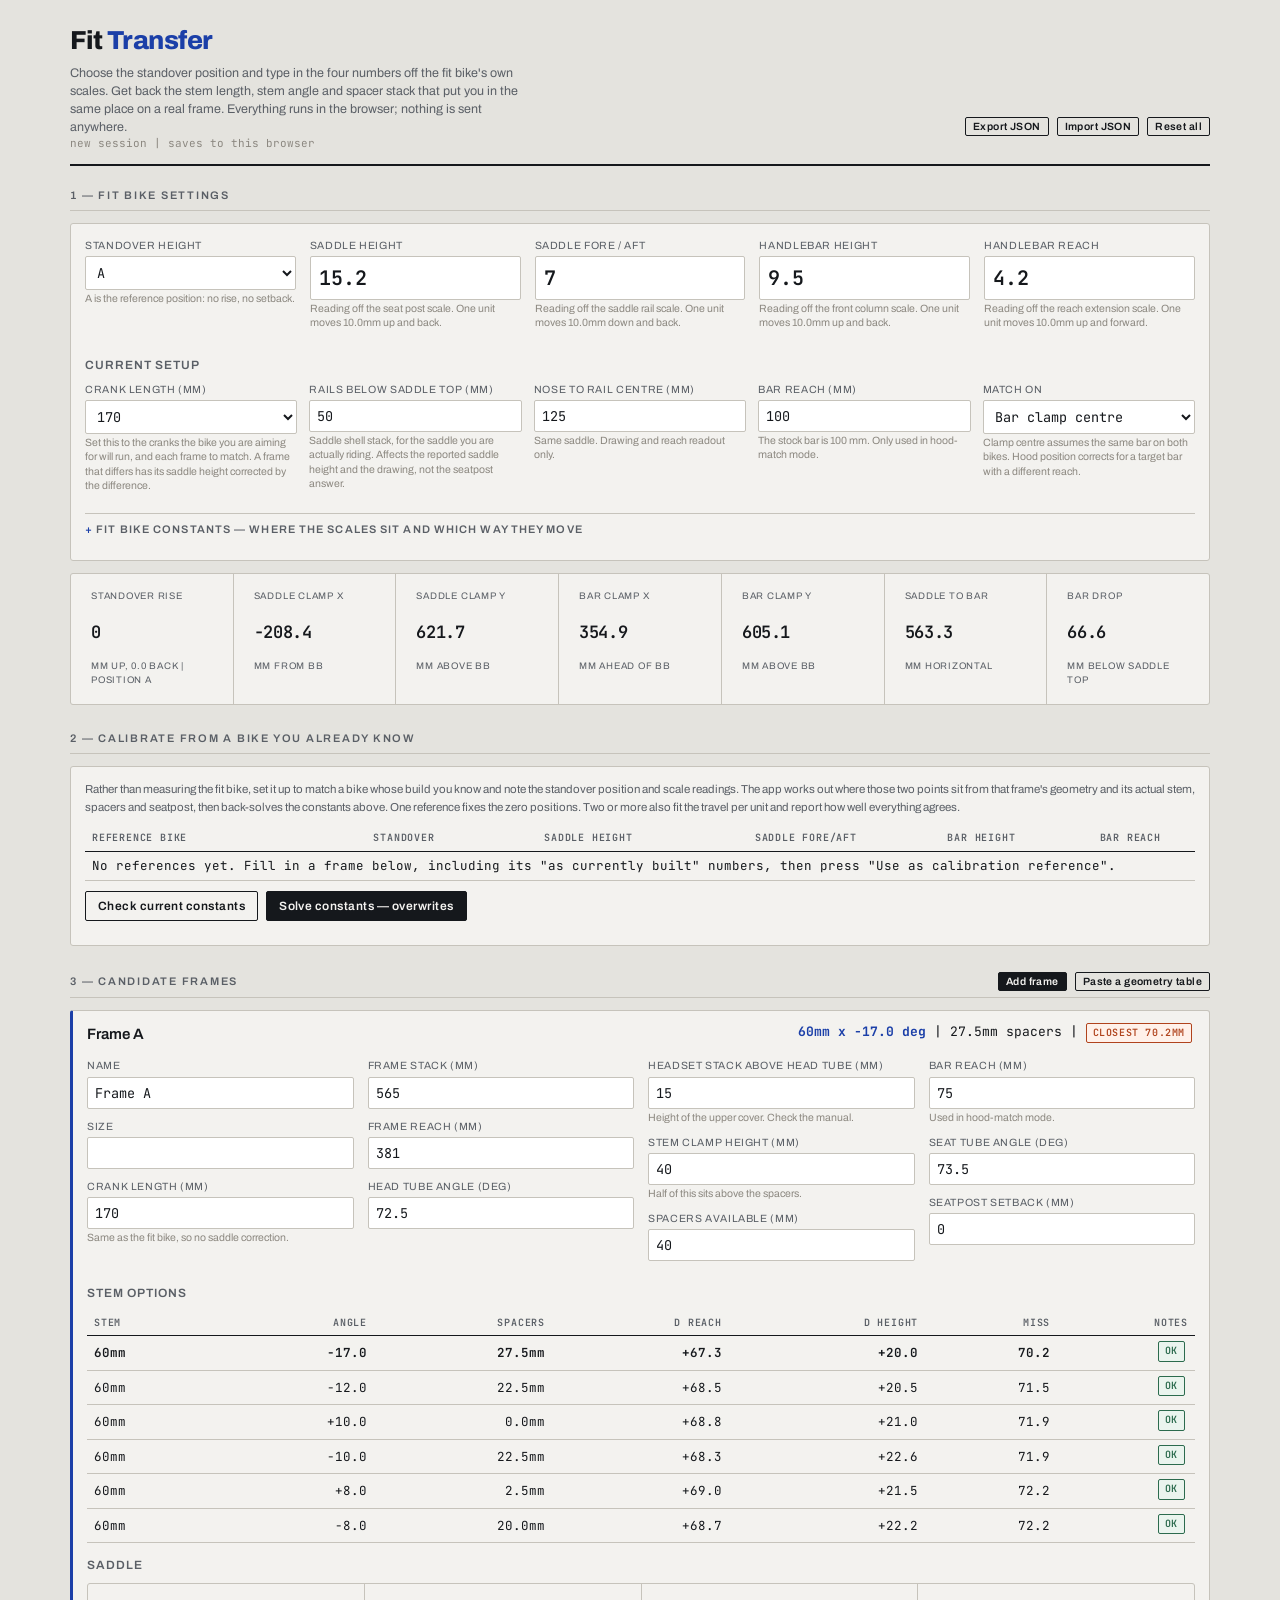
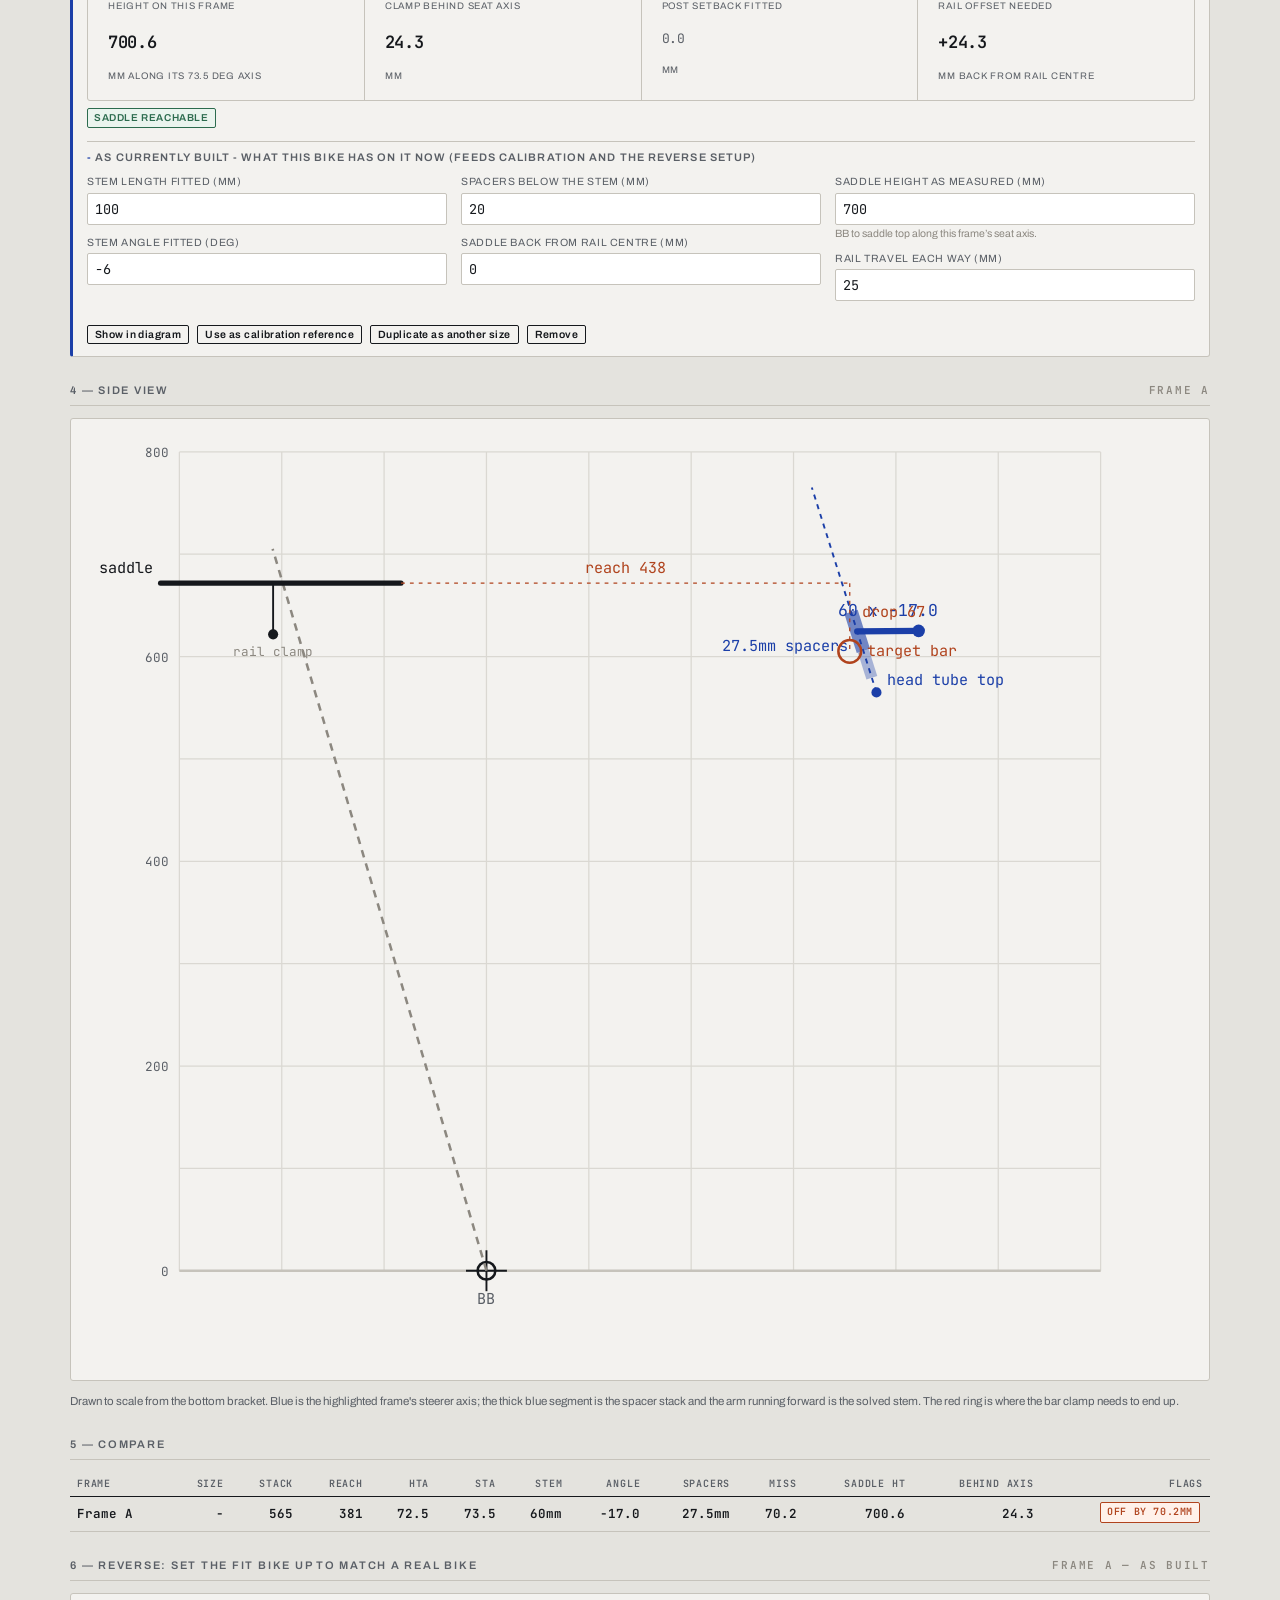
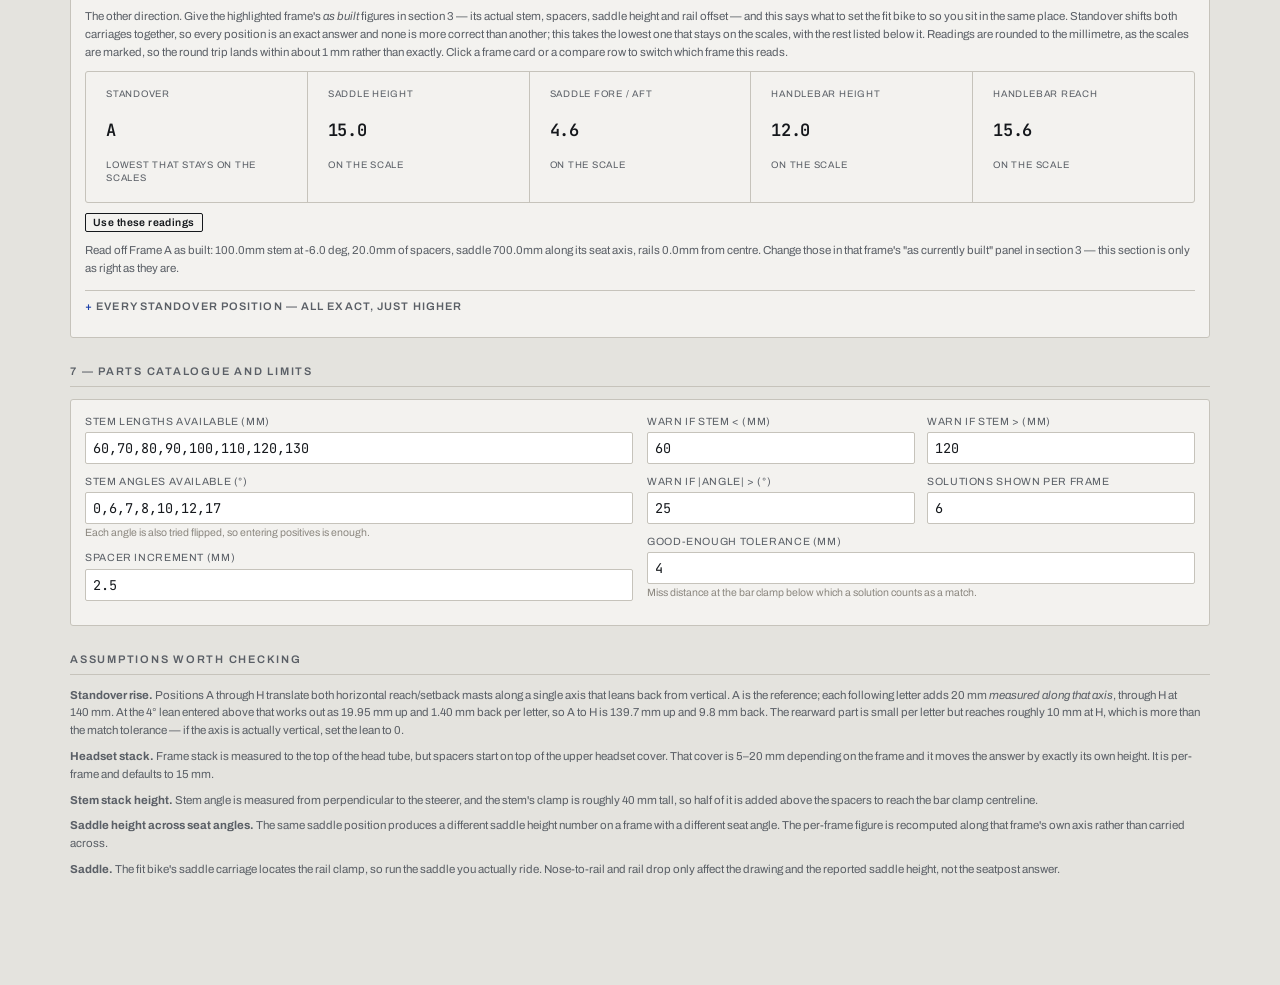
==== index.html @ 750e8634 "allow back transfer and don't show negative spacer options" ====
<!DOCTYPE html>
<html lang="en">
<head>
<meta charset="utf-8">
<meta name="viewport" content="width=device-width, initial-scale=1">
<title>Kickr Shift Fit Transfer — fit bike to frame</title>
<link rel="preconnect" href="https://fonts.googleapis.com">
<link rel="preconnect" href="https://fonts.gstatic.com" crossorigin>
<link href="https://fonts.googleapis.com/css2?family=Archivo:wght@500;600;800&family=JetBrains+Mono:wght@400;600&display=swap" rel="stylesheet">
<link rel="stylesheet" href="styles.css">
</head>
<body>
<div class="wrap">

<header class="top">
  <div class="topbar">
    <div>
      <h1>Fit <span>Transfer</span></h1>
      <div class="sub">Choose the standover position and type in the four numbers off the fit bike's own scales. Get back the stem length, stem angle and spacer stack that put you in the same place on a real frame. Everything runs in the browser; nothing is sent anywhere.</div>
    </div>
    <div class="btnrow">
      <button class="ghost tiny" id="export-json">Export JSON</button>
      <button class="ghost tiny" id="import-json">Import JSON</button>
      <button class="ghost tiny" id="reset-all">Reset all</button>
      <input type="file" id="import-file" accept=".json" style="display:none">
    </div>
  </div>
  <div class="status" id="save-status"></div>
</header>

<section>
  <h2>1 &mdash; Fit bike settings</h2>
  <div class="panel">
    <div class="grid cols5 big">
      <div class="field"><label>Standover height</label>
        <select data-reading="standover">
          <option value="A">A</option><option value="B">B</option><option value="C">C</option><option value="D">D</option>
          <option value="E">E</option><option value="F">F</option><option value="G">G</option><option value="H">H</option>
        </select>
        <div class="hint" data-hint-for="standover"></div></div>
      <div class="field"><label data-label-for="saddleHeight">Saddle height</label>
        <input type="text" inputmode="decimal" data-reading="saddleHeight">
        <div class="hint" data-hint-for="saddleHeight"></div></div>
      <div class="field"><label data-label-for="saddleForeAft">Saddle fore / aft</label>
        <input type="text" inputmode="decimal" data-reading="saddleForeAft">
        <div class="hint" data-hint-for="saddleForeAft"></div></div>
      <div class="field"><label data-label-for="barHeight">Handlebar height</label>
        <input type="text" inputmode="decimal" data-reading="barHeight">
        <div class="hint" data-hint-for="barHeight"></div></div>
      <div class="field"><label data-label-for="barReach">Handlebar reach</label>
        <input type="text" inputmode="decimal" data-reading="barReach">
        <div class="hint" data-hint-for="barReach"></div></div>
    </div>

    <h3 style="margin-top:16px">Current setup</h3>
    <div class="grid cols5" style="gap:0 12px">
      <div class="field"><label>Crank length (mm)</label>
        <select data-fit-bike="crankLength">
          <option value="165">165</option><option value="167.5">167.5</option>
          <option value="170">170</option><option value="172.5">172.5</option>
          <option value="175">175</option>
        </select>
        <div class="hint">Set this to the cranks the bike you are aiming for will run, and each
          frame to match. A frame that differs has its saddle height corrected by the difference.</div></div>
      <div class="field"><label>Rails below saddle top (mm)</label>
        <input type="text" inputmode="decimal" data-fit-bike="railsBelowSaddleTop">
        <div class="hint">Saddle shell stack, for the saddle you are actually riding. Affects the
          reported saddle height and the drawing, not the seatpost answer.</div></div>
      <div class="field"><label>Nose to rail centre (mm)</label>
        <input type="text" inputmode="decimal" data-fit-bike="noseToRailCentre">
        <div class="hint">Same saddle. Drawing and reach readout only.</div></div>
      <div class="field"><label>Bar reach (mm)</label>
        <input type="text" inputmode="decimal" data-fit-bike="barReach">
        <div class="hint">The stock bar is 100&nbsp;mm. Only used in hood-match mode.</div></div>
      <div class="field"><label>Match on</label>
        <select data-fit-bike="matchMode">
          <option value="clamp">Bar clamp centre</option>
          <option value="hoods">Hood position</option>
        </select>
        <div class="hint">Clamp centre assumes the same bar on both bikes. Hood position corrects
          for a target bar with a different reach.</div></div>
    </div>

    <details id="constants-details">
      <summary>Fit bike constants &mdash; where the scales sit and which way they move</summary>
      <div class="note" style="margin:4px 0 12px">
        Each carriage is a zero mark plus two slides. Give where the zero mark sits relative to the
        bottom bracket with standover at A, then describe each slide. Standover B through H moves
        both horizontal reach/setback masts 20&nbsp;mm per letter along an axis that leans 4&deg; back,
        so each letter is mostly up but slightly rearward. The height slide takes a tube angle, read the way
        you would read a seat tube or head tube angle: 73 leans back, 90 is vertical. The fore/aft and
        reach slides are near level, so they take a tilt off horizontal: 0 is level, +3 rises 3&deg;,
        &minus;3 drops 3&deg;. Which way along a slide a bigger reading travels is carried by the sign
        of its mm-per-unit, so use a negative gain if the scale counts the other way. Every field
        prints back what it means in words &mdash; if that sentence disagrees with the bike in front
        of you, the number is wrong. The values below are measured off the bike; section 2 can
        re-solve them from a bike you already know.
      </div>
      <div class="grid cols2">
        <div><h3>Saddle carriage</h3><div class="grid cols2" style="gap:0 12px" id="saddle-carriage-fields"></div></div>
        <div><h3>Handlebar carriage</h3><div class="grid cols2" style="gap:0 12px" id="bar-carriage-fields"></div></div>
      </div>
      <h3 style="margin-top:14px">Standover mechanism</h3>
      <div class="grid cols4" style="gap:0 12px">
        <div class="field"><label>Standover step per letter (mm)</label>
          <input type="text" inputmode="decimal" data-fit-bike="standoverStepMm">
          <div class="hint">Measured along the rise axis, not vertically.</div></div>
        <div class="field"><label>Standover axis lean back (&deg;)</label>
          <input type="text" inputmode="decimal" data-fit-bike="standoverRiseBackDegrees">
          <div class="hint" data-hint-for="standoverRise"></div></div>
      </div>
    </details>
  </div>

  <div style="height:12px"></div>
  <div class="readout" id="target-readout"></div>
</section>

<section>
  <h2>2 &mdash; Calibrate from a bike you already know</h2>
  <div class="panel">
    <div class="note" style="margin-bottom:10px">
      Rather than measuring the fit bike, set it up to match a bike whose build you know and note the standover position and scale
      readings. The app works out where those two points sit from that frame's geometry and its actual stem,
      spacers and seatpost, then back-solves the constants above. One reference fixes the zero positions.
      Two or more also fit the travel per unit and report how well everything agrees.
    </div>
    <div class="scroll"><table id="reference-table"></table></div>
    <div class="btnrow" style="margin-top:10px">
      <button class="ghost" id="check-constants">Check current constants</button>
      <button id="solve-constants">Solve constants &mdash; overwrites</button>
      <span class="status" id="reference-note"></span>
    </div>
    <div id="calibration-result" style="margin-top:10px"></div>
  </div>
</section>

<section>
  <h2>3 &mdash; Candidate frames
    <span class="btnrow"><button class="tiny" id="add-frame">Add frame</button>
    <button class="ghost tiny" id="toggle-paste">Paste a geometry table</button></span></h2>
  <div id="paste-panel" class="panel" style="display:none;margin-bottom:14px">
    <h3>Paste geometry</h3>
    <div class="note" style="margin-bottom:8px">Copy the geometry table off the manufacturer's page and paste it here. Rows are matched by label; pick the column for your size. Check the parsed values before importing &mdash; table layouts vary.</div>
    <textarea id="paste-input" placeholder="Stack&#9;528&#9;545&#9;565&#9;585&#10;Reach&#9;372&#9;377&#9;381&#9;387&#10;Head tube angle&#9;71.5&#9;72&#9;72.5&#9;73&#10;Seat tube angle&#9;74.5&#9;74&#9;73.5&#9;73.5"></textarea>
    <div class="btnrow" style="margin-top:8px"><button class="tiny" id="parse-paste">Parse</button><button class="ghost tiny" id="close-paste">Close</button></div>
    <div id="parse-output" style="margin-top:10px"></div>
  </div>
  <div id="frame-list"></div>
</section>

<section>
  <h2>4 &mdash; Side view <span class="status" id="side-view-label"></span></h2>
  <svg id="side-view" viewBox="0 0 900 760" role="img" aria-label="Scale side view of the target position and the solved stem"></svg>
  <div class="note" style="margin-top:6px">Drawn to scale from the bottom bracket. Blue is the highlighted frame's steerer axis; the thick blue segment is the spacer stack and the arm running forward is the solved stem. The red ring is where the bar clamp needs to end up.</div>
</section>

<section>
  <h2>5 &mdash; Compare</h2>
  <div class="scroll"><table id="compare-table"></table></div>
</section>

<section>
  <h2>6 &mdash; Reverse: set the fit bike up to match a real bike <span class="status" id="reverse-label"></span></h2>
  <div class="panel">
    <div class="note" style="margin-bottom:10px">
      The other direction. Give the highlighted frame's <i>as built</i> figures in section 3 &mdash; its actual
      stem, spacers, saddle height and rail offset &mdash; and this says what to set the fit bike to so you sit
      in the same place. Standover shifts both carriages together, so every position is an exact answer and
      none is more correct than another; this takes the lowest one that stays on the scales, with the rest
      listed below it. Readings are rounded to the millimetre, as the scales are marked, so the round trip
      lands within about 1&nbsp;mm rather than exactly. Click a frame card or a compare row to switch which
      frame this reads.
    </div>
    <div id="reverse-panel"></div>
  </div>
</section>

<section>
  <h2>7 &mdash; Parts catalogue and limits</h2>
  <div class="panel grid cols2">
    <div>
      <div class="field"><label>Stem lengths available (mm)</label><input type="text" data-option="stemLengths"></div>
      <div class="field"><label>Stem angles available (&deg;)</label><input type="text" data-option="stemAngles">
        <div class="hint">Each angle is also tried flipped, so entering positives is enough.</div></div>
      <div class="field"><label>Spacer increment (mm)</label><input type="text" inputmode="decimal" data-option="spacerStep"></div>
    </div>
    <div>
      <div class="grid cols2" style="gap:0 12px">
        <div class="field"><label>Warn if stem &lt; (mm)</label><input type="text" inputmode="decimal" data-option="minStemLength"></div>
        <div class="field"><label>Warn if stem &gt; (mm)</label><input type="text" inputmode="decimal" data-option="maxStemLength"></div>
        <div class="field"><label>Warn if |angle| &gt; (&deg;)</label><input type="text" inputmode="decimal" data-option="maxStemAngle"></div>
        <div class="field"><label>Solutions shown per frame</label><input type="text" inputmode="decimal" data-option="solutionsPerFrame"></div>
      </div>
      <div class="field"><label>Good-enough tolerance (mm)</label><input type="text" inputmode="decimal" data-option="toleranceMm">
        <div class="hint">Miss distance at the bar clamp below which a solution counts as a match.</div></div>
    </div>
  </div>
</section>

<section>
  <h2>Assumptions worth checking</h2>
  <div class="note">
    <p><b>Standover rise.</b> Positions A through H translate both horizontal reach/setback masts along a single axis that leans back from vertical. A is the reference; each following letter adds 20&nbsp;mm <i>measured along that axis</i>, through H at 140&nbsp;mm. At the 4&deg; lean entered above that works out as 19.95&nbsp;mm up and 1.40&nbsp;mm back per letter, so A to H is 139.7&nbsp;mm up and 9.8&nbsp;mm back. The rearward part is small per letter but reaches roughly 10&nbsp;mm at H, which is more than the match tolerance &mdash; if the axis is actually vertical, set the lean to 0.</p>
    <p><b>Headset stack.</b> Frame stack is measured to the top of the head tube, but spacers start on top of the upper headset cover. That cover is 5&ndash;20&nbsp;mm depending on the frame and it moves the answer by exactly its own height. It is per-frame and defaults to 15&nbsp;mm.</p>
    <p><b>Stem stack height.</b> Stem angle is measured from perpendicular to the steerer, and the stem's clamp is roughly 40&nbsp;mm tall, so half of it is added above the spacers to reach the bar clamp centreline.</p>
    <p><b>Saddle height across seat angles.</b> The same saddle position produces a different saddle height number on a frame with a different seat angle. The per-frame figure is recomputed along that frame's own axis rather than carried across.</p>
    <p><b>Saddle.</b> The fit bike's saddle carriage locates the rail clamp, so run the saddle you actually ride. Nose-to-rail and rail drop only affect the drawing and the reported saddle height, not the seatpost answer.</p>
  </div>
</section>

</div>

<script type="module" src="js/main.js"></script>
</body>
</html>
---- styles.css ----
/* ---------- palette ---------- */
:root{
  --paper:#E4E3DE; --panel:#F3F2EF; --sunk:#DAD8D2;
  --ink:#15181C; --ink2:#5A5F66; --rule:#C6C3BB;
  --axis:#1B3FA8; --ok:#2C6B4E; --warn:#B0431D; --dim:#8C8880;
  --r:3px;
}

/* ---------- page frame ---------- */
*{box-sizing:border-box}
html,body{margin:0;padding:0}
body{background:var(--paper);color:var(--ink);
  font-family:'Archivo',system-ui,-apple-system,sans-serif;font-size:14px;line-height:1.45;padding:0 0 80px}
.wrap{max-width:1180px;margin:0 auto;padding:0 20px}
code,.mono,input,select,table{font-family:'JetBrains Mono',ui-monospace,SFMono-Regular,Menlo,monospace}

header.top{border-bottom:2px solid var(--ink);margin-bottom:22px;padding:22px 0 12px}
h1{font-size:26px;font-weight:800;letter-spacing:-.02em;margin:0}
h1 span{color:var(--axis)}
.sub{color:var(--ink2);font-size:12.5px;margin-top:4px;max-width:66ch}
.topbar{display:flex;gap:8px;align-items:flex-end;justify-content:space-between;flex-wrap:wrap}

section{margin-bottom:26px}
h2{font-size:11px;letter-spacing:.16em;text-transform:uppercase;font-weight:600;color:var(--ink2);
   border-bottom:1px solid var(--rule);padding-bottom:6px;margin:0 0 12px;display:flex;justify-content:space-between;align-items:center;gap:10px}
h3{font-size:12px;letter-spacing:.08em;text-transform:uppercase;margin:0 0 8px;color:var(--ink2);font-weight:600}

/* ---------- layout blocks ---------- */
.panel{background:var(--panel);border:1px solid var(--rule);border-radius:var(--r);padding:14px}
.grid{display:grid;gap:14px}
.cols2{grid-template-columns:1fr 1fr}
.cols3{grid-template-columns:repeat(3,1fr)}
.cols4{grid-template-columns:repeat(4,1fr)}
.cols5{grid-template-columns:repeat(5,1fr)}
@media(max-width:900px){.cols3,.cols4,.cols5{grid-template-columns:1fr 1fr}}
@media(max-width:600px){.cols2,.cols3,.cols4,.cols5{grid-template-columns:1fr}}

/* ---------- form controls ---------- */
label{display:block;font-size:10.5px;letter-spacing:.06em;text-transform:uppercase;color:var(--ink2);margin-bottom:3px}
input[type=text],input[type=number],select,textarea{
  width:100%;background:#fff;border:1px solid var(--rule);border-radius:2px;padding:6px 7px;font-size:13.5px;color:var(--ink)}
input:focus,select:focus,textarea:focus{outline:2px solid var(--axis);outline-offset:-1px;border-color:var(--axis)}
textarea{min-height:110px;line-height:1.4;font-size:12px}
.field{margin-bottom:10px}
.field .hint{font-size:10.5px;color:var(--dim);margin-top:2px;text-transform:none;letter-spacing:0;line-height:1.35}
.big input{font-size:20px;font-weight:600;padding:8px}

button{font-family:'Archivo',sans-serif;font-size:12px;font-weight:600;letter-spacing:.04em;
  background:var(--ink);color:var(--panel);border:1px solid var(--ink);border-radius:2px;padding:7px 12px;cursor:pointer}
button:hover{background:var(--axis);border-color:var(--axis)}
button.ghost{background:transparent;color:var(--ink)}
button.ghost:hover{background:var(--ink);color:var(--panel)}
button.tiny{padding:3px 7px;font-size:10.5px}
button:focus-visible{outline:2px solid var(--axis);outline-offset:2px}
.btnrow{display:flex;gap:8px;flex-wrap:wrap;align-items:center}

/* ---------- tables ---------- */
table{width:100%;border-collapse:collapse;font-size:12.5px}
th{text-align:right;font-weight:600;font-size:10px;letter-spacing:.08em;text-transform:uppercase;
   color:var(--ink2);border-bottom:1px solid var(--ink);padding:5px 7px;white-space:nowrap}
th:first-child,td:first-child{text-align:left}
td{text-align:right;padding:5px 7px;border-bottom:1px solid var(--rule);white-space:nowrap}
td input{text-align:right;padding:3px 5px;font-size:12px;min-width:70px}
tbody tr:hover{background:var(--sunk)}
tr.best td{font-weight:600}
.scroll{overflow-x:auto}

/* ---------- status chips ---------- */
.chip{display:inline-block;font-size:10px;letter-spacing:.06em;text-transform:uppercase;font-weight:600;
  padding:2px 6px;border-radius:2px;border:1px solid;margin:0 3px 3px 0}
.chip.w{color:var(--warn);border-color:var(--warn);background:#fff1ea}
.chip.g{color:var(--ok);border-color:var(--ok);background:#eaf4ee}

/* ---------- candidate frame cards ---------- */
.bike{border:1px solid var(--rule);border-left:3px solid var(--rule);background:var(--panel);border-radius:var(--r);
  padding:12px 14px;margin-bottom:12px}
.bike.active{border-left-color:var(--axis)}
.bike .head{display:flex;gap:10px;align-items:center;justify-content:space-between;cursor:pointer;flex-wrap:wrap}
.bike .name{font-weight:600;font-size:15px}
.bike .name small{font-weight:500;color:var(--ink2);font-size:12px;margin-left:6px}
.verdict{font-family:'JetBrains Mono',monospace;font-size:13px}
.verdict b{color:var(--axis)}

/* ---------- number readouts ---------- */
.readout{display:grid;grid-template-columns:repeat(auto-fit,minmax(118px,1fr));gap:1px;background:var(--rule);
  border:1px solid var(--rule);border-radius:var(--r);overflow:hidden}
.readout div{background:var(--panel);padding:8px 10px}
.readout .k{font-size:9.5px;letter-spacing:.08em;text-transform:uppercase;color:var(--ink2)}
.readout .v{font-family:'JetBrains Mono',monospace;font-size:17px;font-weight:600;letter-spacing:-.02em}
.readout .v.s{font-size:13px;font-weight:400;color:var(--ink2)}

/* ---------- disclosure sections ---------- */
details{border-top:1px solid var(--rule);margin-top:10px}
details summary{cursor:pointer;font-size:11px;letter-spacing:.1em;text-transform:uppercase;color:var(--ink2);
  font-weight:600;padding:8px 0;list-style:none}
details summary::-webkit-details-marker{display:none}
details summary:before{content:"+ ";color:var(--axis)}
details[open] summary:before{content:"- ";color:var(--axis)}

/* ---------- side view and prose ---------- */
#side-view{width:100%;height:auto;background:var(--panel);border:1px solid var(--rule);border-radius:var(--r)}
.note{font-size:11.5px;color:var(--ink2);line-height:1.55}
.note p{margin:0 0 8px}
.warnbox{border-left:3px solid var(--warn);background:#fff3ec;padding:9px 12px;font-size:12px;border-radius:0 2px 2px 0}
.okbox{border-left:3px solid var(--ok);background:#edf5f0;padding:9px 12px;font-size:12px;border-radius:0 2px 2px 0}
.status{font-size:11px;color:var(--dim);font-family:'JetBrains Mono',monospace}
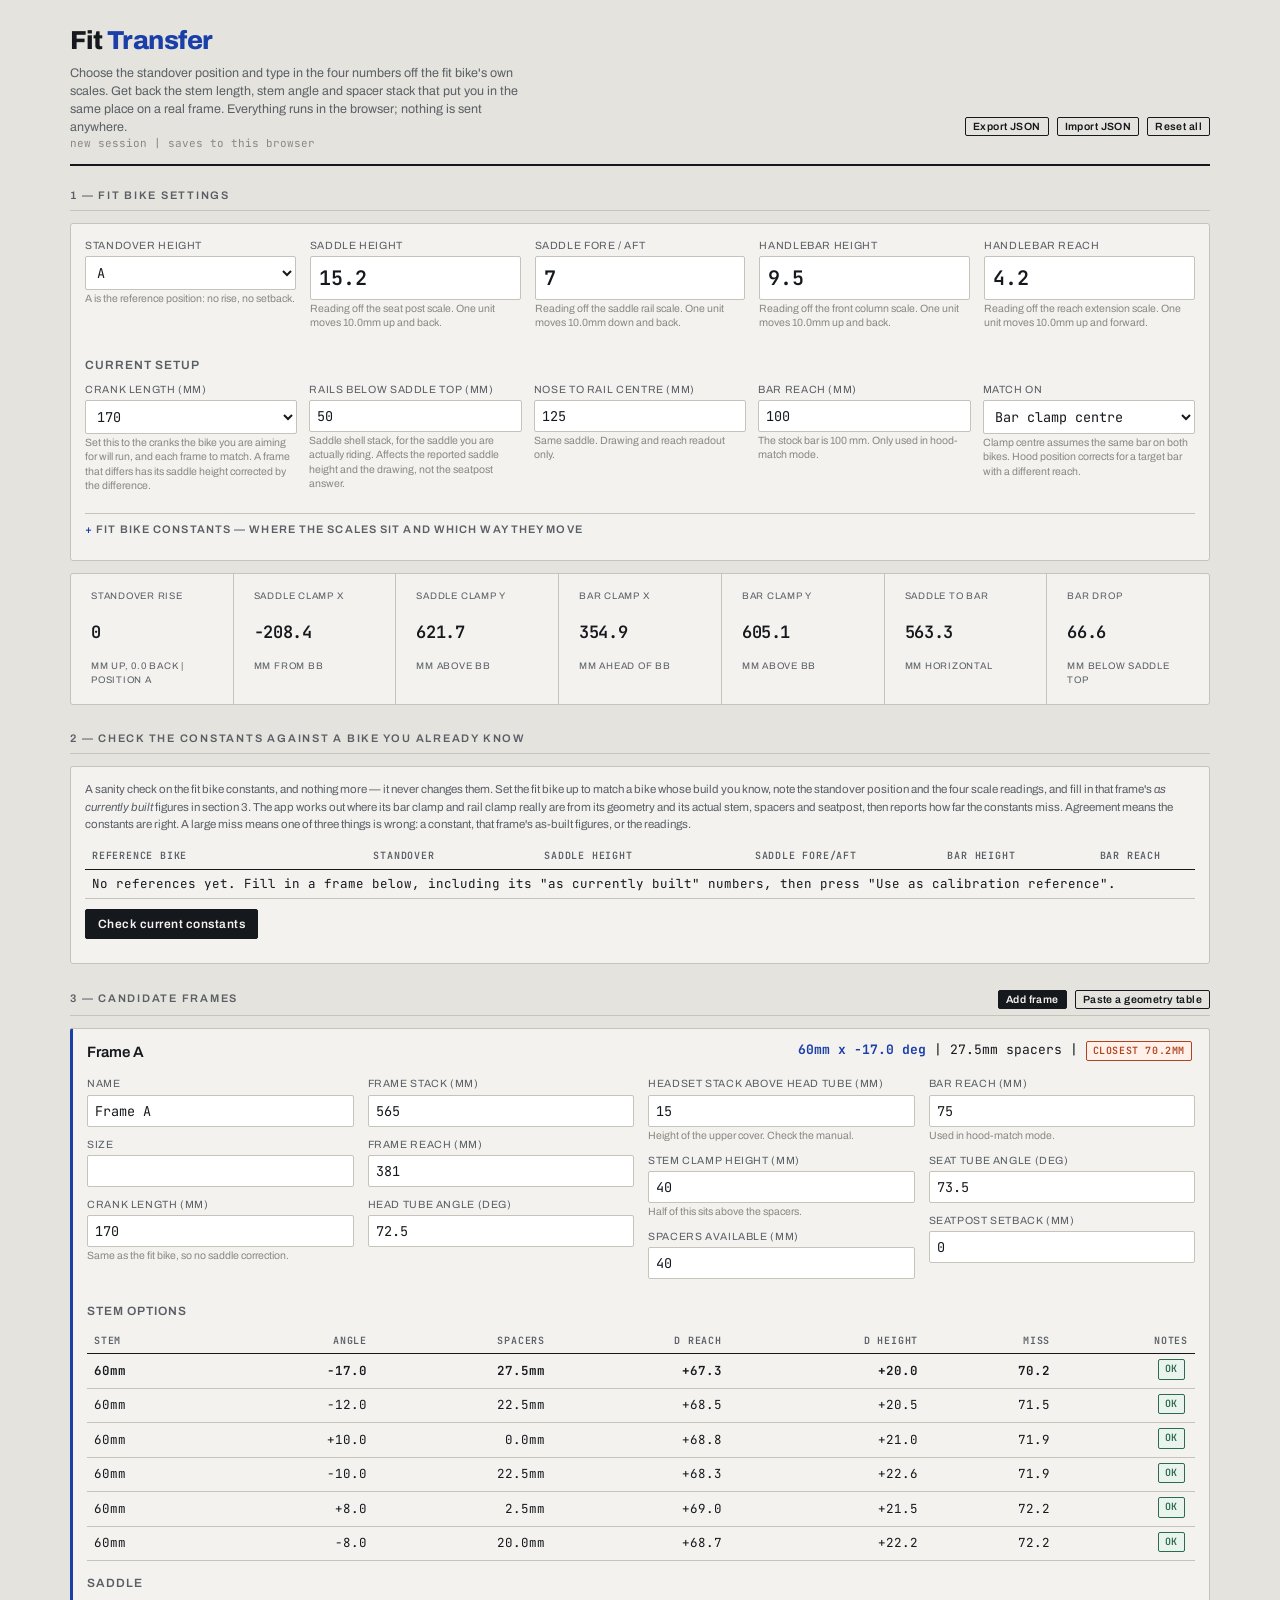
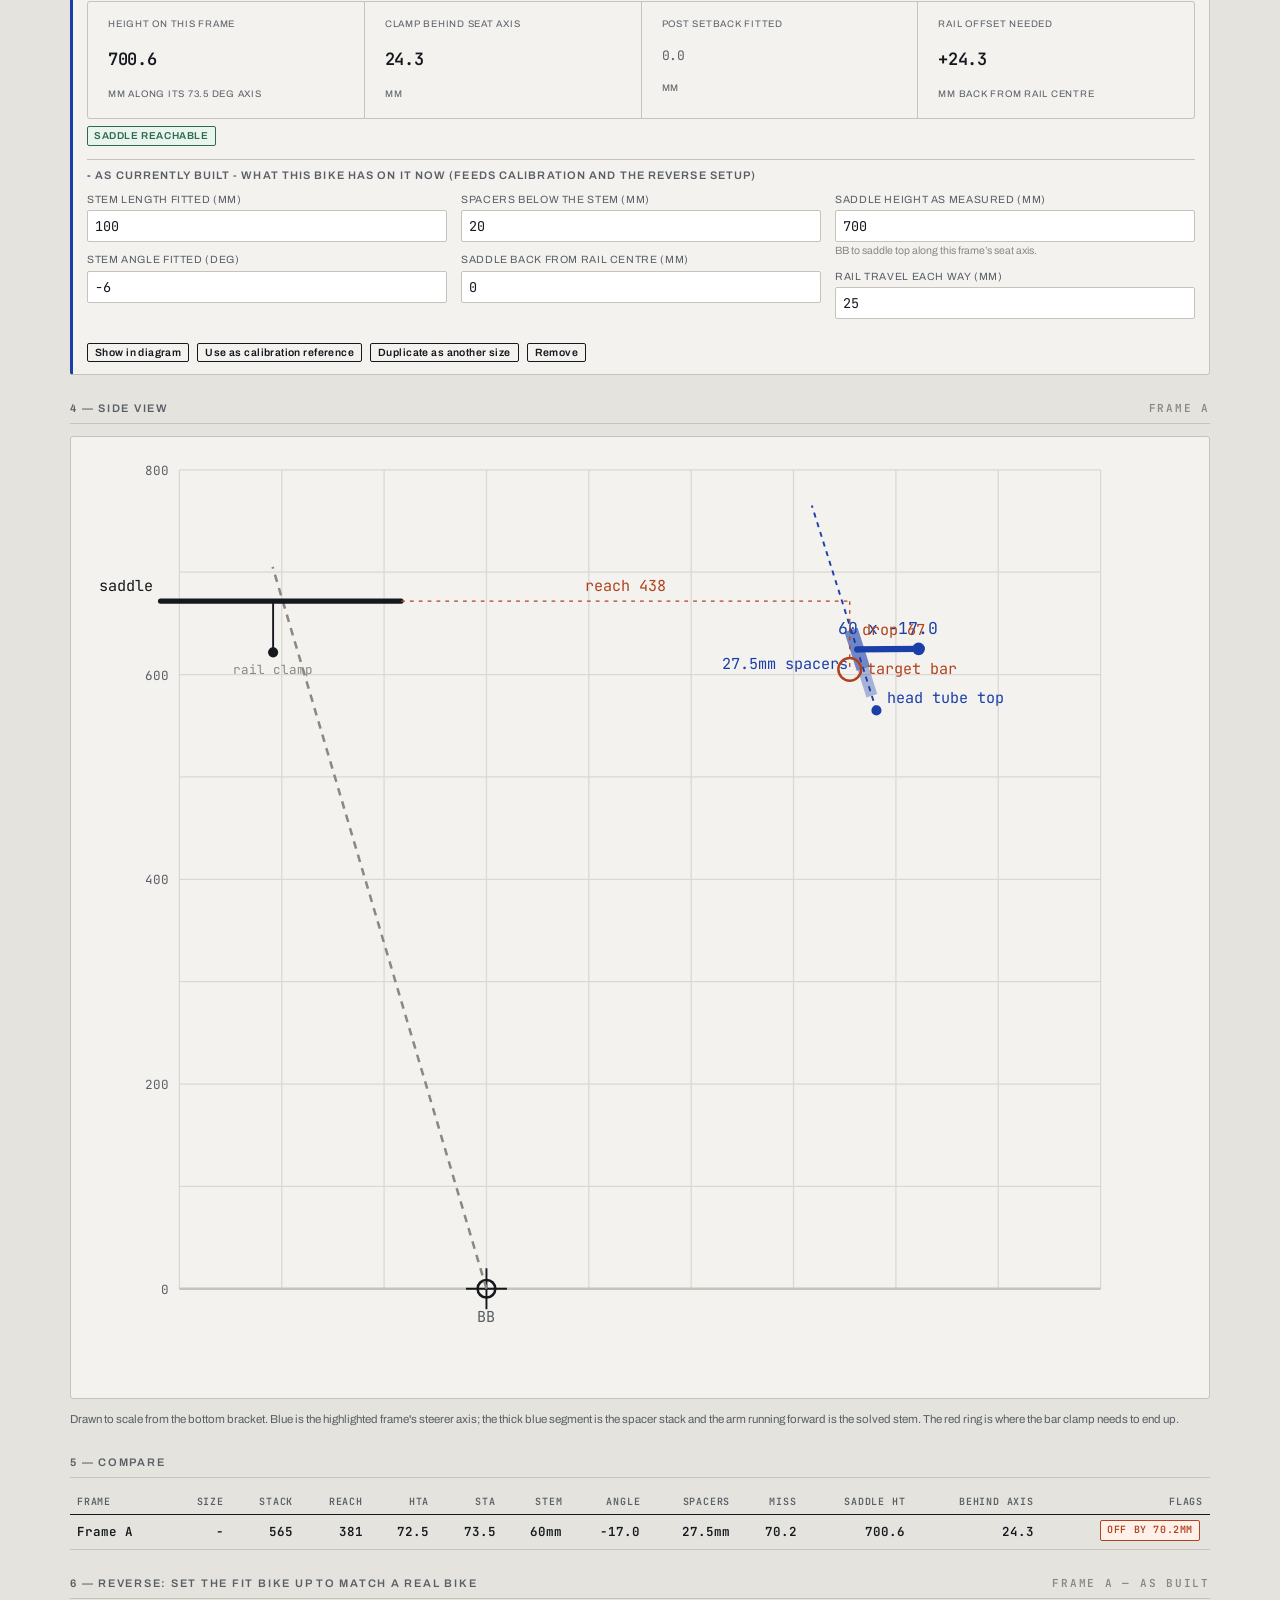
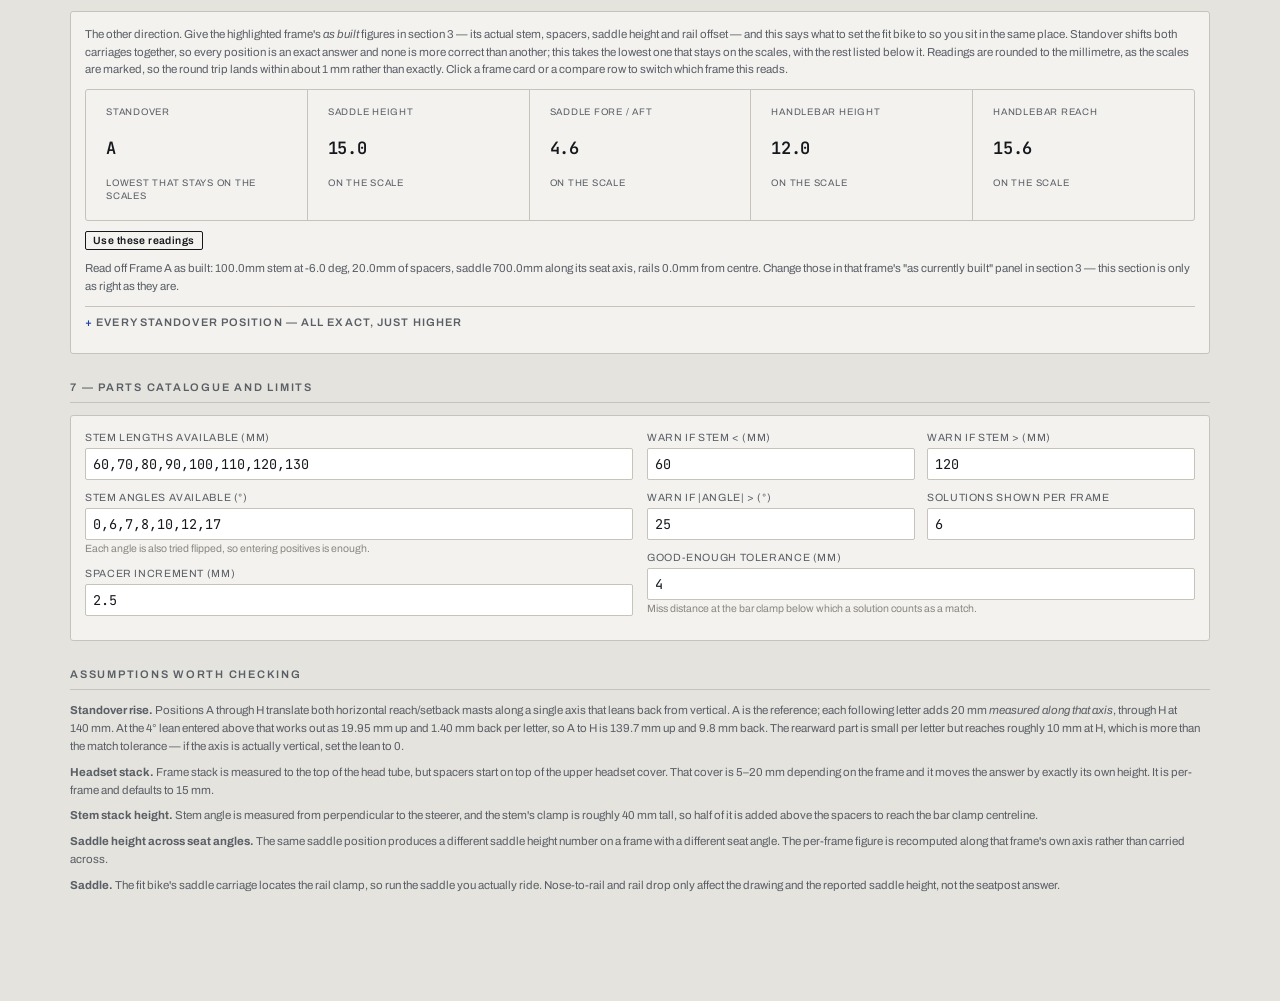
==== commit 65fe2c78: "remove the constants solver, add reset to measured defaults The least-squares fit in section 2 solve" ====
--- a/index.html
+++ b/index.html
@@ -93,8 +93,14 @@
         &minus;3 drops 3&deg;. Which way along a slide a bigger reading travels is carried by the sign
         of its mm-per-unit, so use a negative gain if the scale counts the other way. Every field
         prints back what it means in words &mdash; if that sentence disagrees with the bike in front
-        of you, the number is wrong. The values below are measured off the bike; section 2 can
-        re-solve them from a bike you already know.
+        of you, the number is wrong.
+      </div>
+      <div class="note" style="margin:0 0 12px">
+        <b>These are measured off the machine and you should not normally need to touch them.</b>
+        They are a property of the fit bike, not of you or your bikes, so they do not change when you
+        adjust anything. Editing one only makes sense if a measurement here is actually wrong &mdash;
+        section 2 will tell you whether it is, by checking these numbers against a bike you already
+        know. Reset puts every value on this panel back to the measured defaults.
       </div>
       <div class="grid cols2">
         <div><h3>Saddle carriage</h3><div class="grid cols2" style="gap:0 12px" id="saddle-carriage-fields"></div></div>
@@ -109,6 +115,10 @@
           <input type="text" inputmode="decimal" data-fit-bike="standoverRiseBackDegrees">
           <div class="hint" data-hint-for="standoverRise"></div></div>
       </div>
+      <div class="btnrow" style="margin-top:12px">
+        <button class="ghost tiny" id="reset-constants">Reset constants to measured defaults</button>
+        <span class="status" id="reset-constants-note"></span>
+      </div>
     </details>
   </div>
 
@@ -117,18 +127,19 @@
 </section>
 
 <section>
-  <h2>2 &mdash; Calibrate from a bike you already know</h2>
+  <h2>2 &mdash; Check the constants against a bike you already know</h2>
   <div class="panel">
     <div class="note" style="margin-bottom:10px">
-      Rather than measuring the fit bike, set it up to match a bike whose build you know and note the standover position and scale
-      readings. The app works out where those two points sit from that frame's geometry and its actual stem,
-      spacers and seatpost, then back-solves the constants above. One reference fixes the zero positions.
-      Two or more also fit the travel per unit and report how well everything agrees.
+      A sanity check on the fit bike constants, and nothing more &mdash; it never changes them. Set the fit
+      bike up to match a bike whose build you know, note the standover position and the four scale readings,
+      and fill in that frame's <i>as currently built</i> figures in section 3. The app works out where its bar
+      clamp and rail clamp really are from its geometry and its actual stem, spacers and seatpost, then reports
+      how far the constants miss. Agreement means the constants are right. A large miss means one of three
+      things is wrong: a constant, that frame's as-built figures, or the readings.
     </div>
     <div class="scroll"><table id="reference-table"></table></div>
     <div class="btnrow" style="margin-top:10px">
-      <button class="ghost" id="check-constants">Check current constants</button>
-      <button id="solve-constants">Solve constants &mdash; overwrites</button>
+      <button id="check-constants">Check current constants</button>
       <span class="status" id="reference-note"></span>
     </div>
     <div id="calibration-result" style="margin-top:10px"></div>
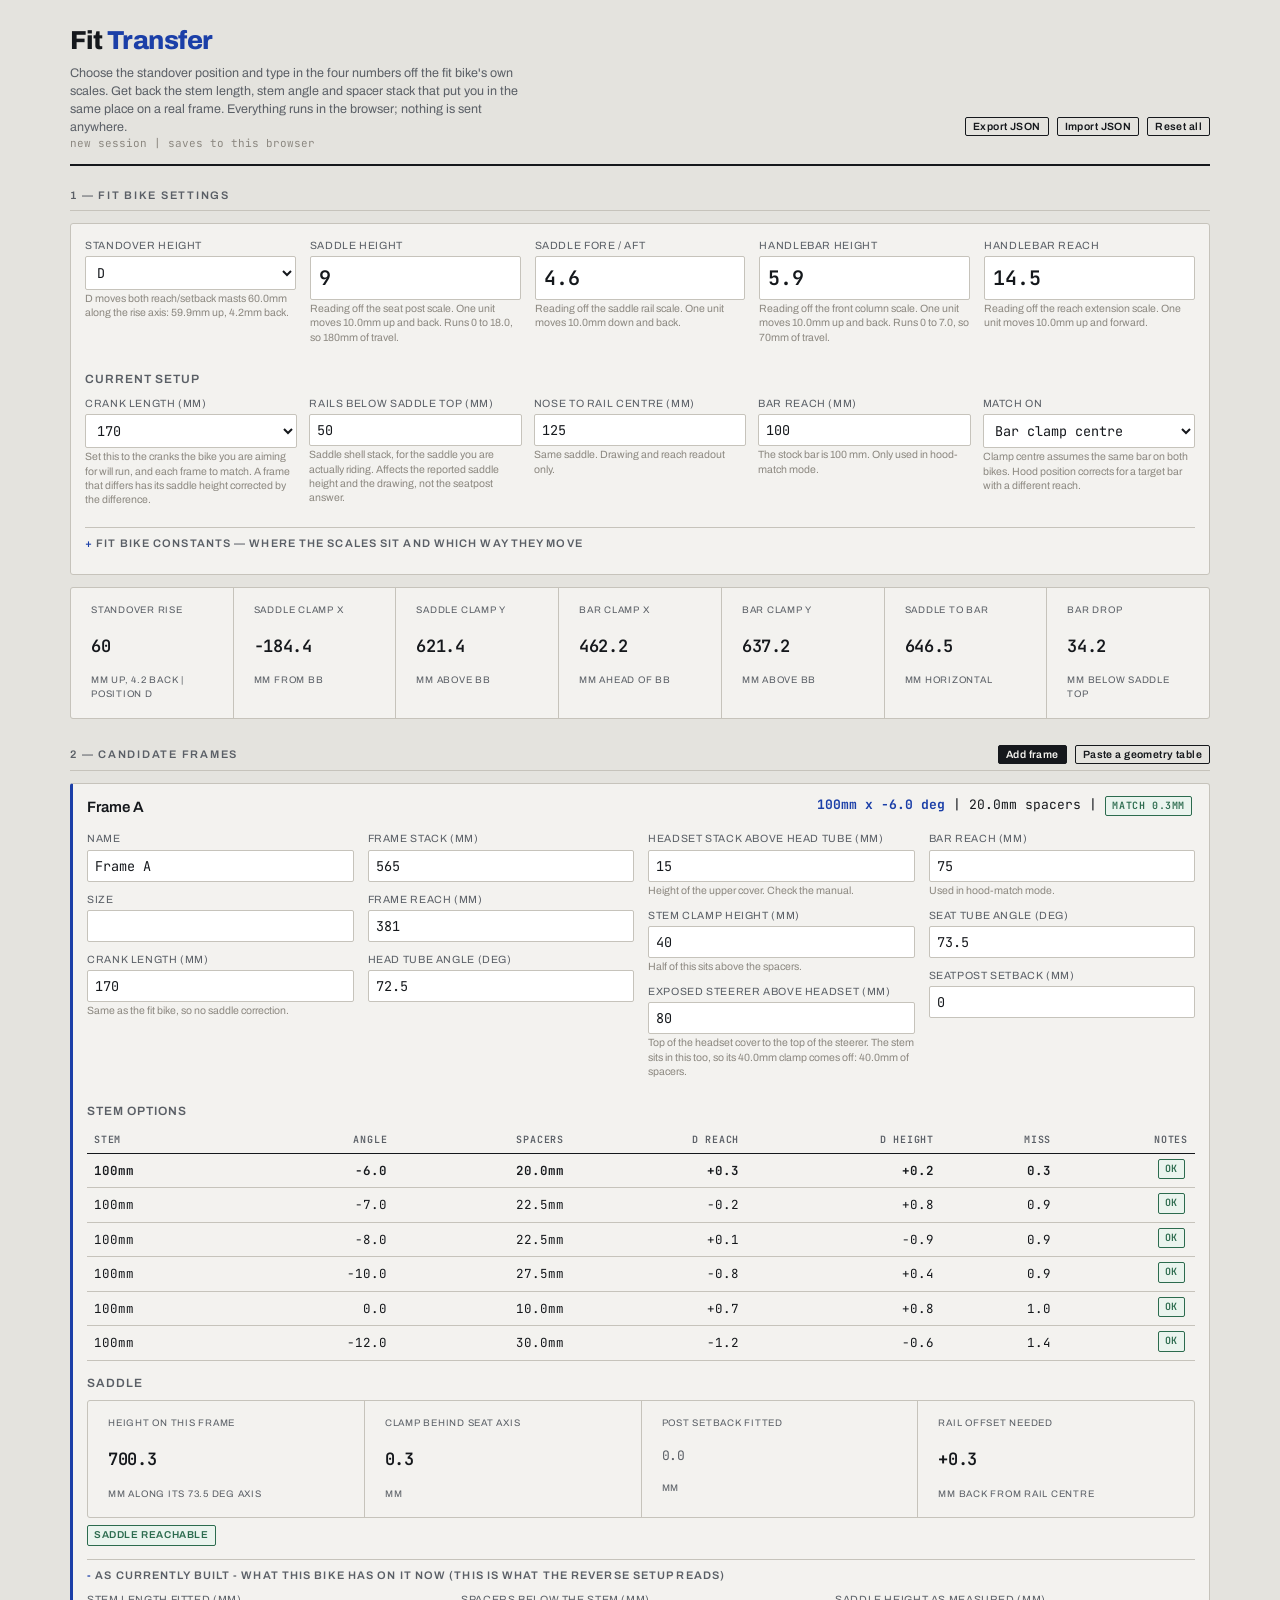
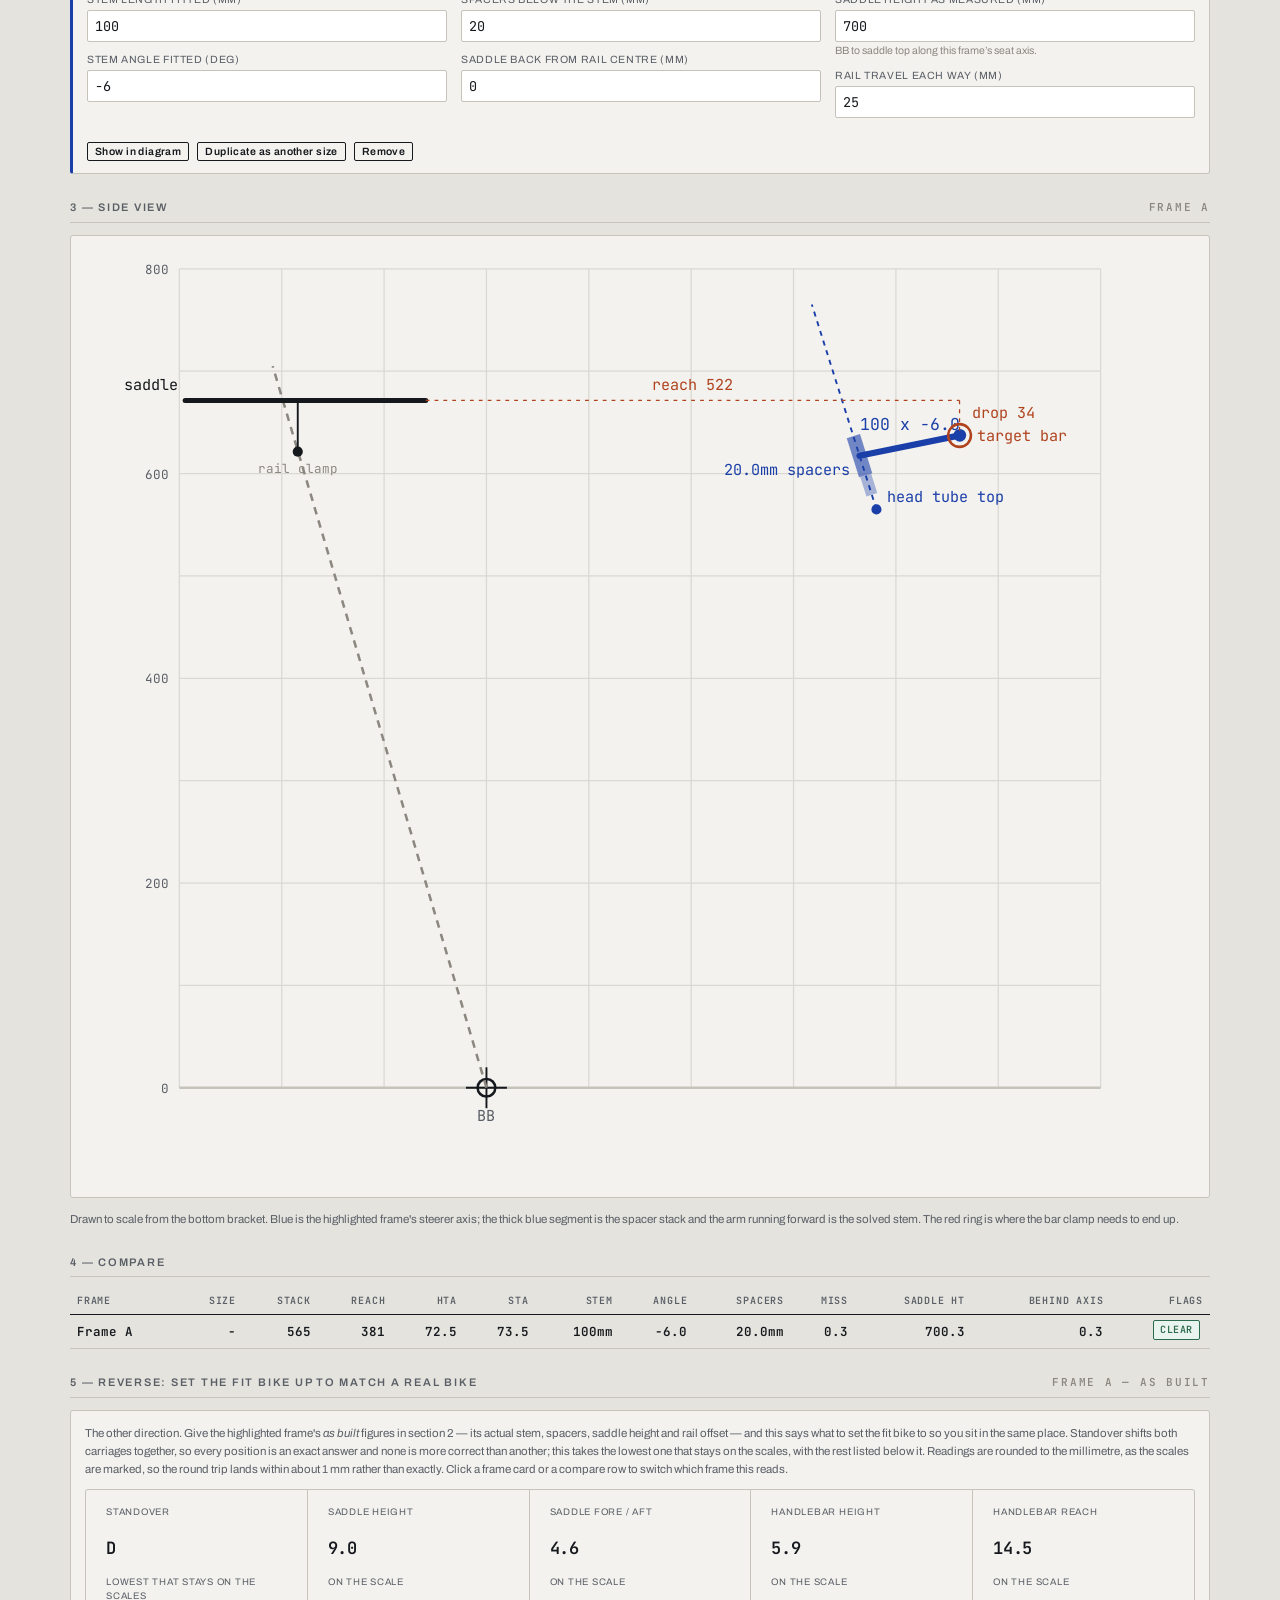
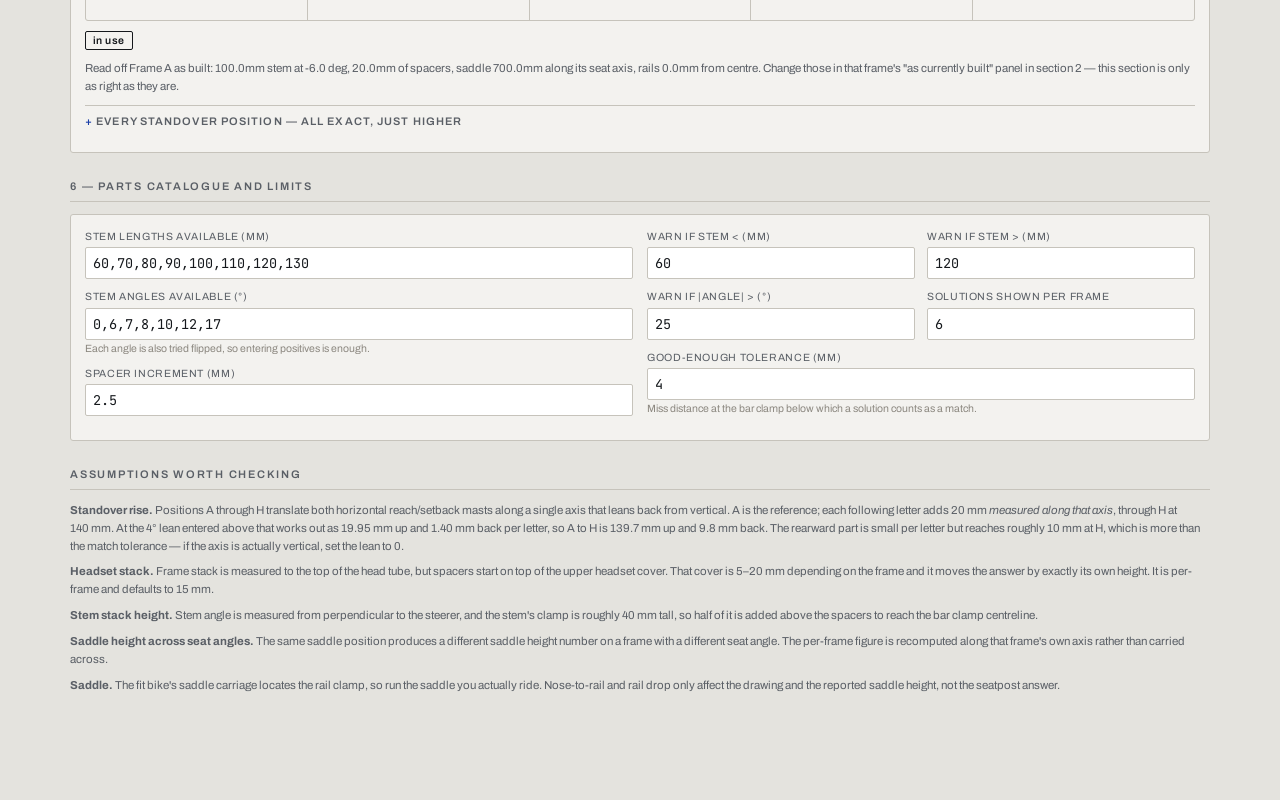
==== commit 49b38663: "delete the "check the constants against a bike you know" section With the solver gone it was a read-" ====
--- a/index.html
+++ b/index.html
@@ -98,9 +98,9 @@
       <div class="note" style="margin:0 0 12px">
         <b>These are measured off the machine and you should not normally need to touch them.</b>
         They are a property of the fit bike, not of you or your bikes, so they do not change when you
-        adjust anything. Editing one only makes sense if a measurement here is actually wrong &mdash;
-        section 2 will tell you whether it is, by checking these numbers against a bike you already
-        know. Reset puts every value on this panel back to the measured defaults.
+        adjust anything. Editing one only makes sense if a measurement here is actually wrong, which
+        would mean it was mismeasured when this app was written rather than that anything has changed.
+        Reset puts every value on this panel back to the measured defaults.
       </div>
       <div class="grid cols2">
         <div><h3>Saddle carriage</h3><div class="grid cols2" style="gap:0 12px" id="saddle-carriage-fields"></div></div>
@@ -127,27 +127,7 @@
 </section>
 
 <section>
-  <h2>2 &mdash; Check the constants against a bike you already know</h2>
-  <div class="panel">
-    <div class="note" style="margin-bottom:10px">
-      A sanity check on the fit bike constants, and nothing more &mdash; it never changes them. Set the fit
-      bike up to match a bike whose build you know, note the standover position and the four scale readings,
-      and fill in that frame's <i>as currently built</i> figures in section 3. The app works out where its bar
-      clamp and rail clamp really are from its geometry and its actual stem, spacers and seatpost, then reports
-      how far the constants miss. Agreement means the constants are right. A large miss means one of three
-      things is wrong: a constant, that frame's as-built figures, or the readings.
-    </div>
-    <div class="scroll"><table id="reference-table"></table></div>
-    <div class="btnrow" style="margin-top:10px">
-      <button id="check-constants">Check current constants</button>
-      <span class="status" id="reference-note"></span>
-    </div>
-    <div id="calibration-result" style="margin-top:10px"></div>
-  </div>
-</section>
-
-<section>
-  <h2>3 &mdash; Candidate frames
+  <h2>2 &mdash; Candidate frames
     <span class="btnrow"><button class="tiny" id="add-frame">Add frame</button>
     <button class="ghost tiny" id="toggle-paste">Paste a geometry table</button></span></h2>
   <div id="paste-panel" class="panel" style="display:none;margin-bottom:14px">
@@ -161,21 +141,21 @@
 </section>
 
 <section>
-  <h2>4 &mdash; Side view <span class="status" id="side-view-label"></span></h2>
+  <h2>3 &mdash; Side view <span class="status" id="side-view-label"></span></h2>
   <svg id="side-view" viewBox="0 0 900 760" role="img" aria-label="Scale side view of the target position and the solved stem"></svg>
   <div class="note" style="margin-top:6px">Drawn to scale from the bottom bracket. Blue is the highlighted frame's steerer axis; the thick blue segment is the spacer stack and the arm running forward is the solved stem. The red ring is where the bar clamp needs to end up.</div>
 </section>
 
 <section>
-  <h2>5 &mdash; Compare</h2>
+  <h2>4 &mdash; Compare</h2>
   <div class="scroll"><table id="compare-table"></table></div>
 </section>
 
 <section>
-  <h2>6 &mdash; Reverse: set the fit bike up to match a real bike <span class="status" id="reverse-label"></span></h2>
+  <h2>5 &mdash; Reverse: set the fit bike up to match a real bike <span class="status" id="reverse-label"></span></h2>
   <div class="panel">
     <div class="note" style="margin-bottom:10px">
-      The other direction. Give the highlighted frame's <i>as built</i> figures in section 3 &mdash; its actual
+      The other direction. Give the highlighted frame's <i>as built</i> figures in section 2 &mdash; its actual
       stem, spacers, saddle height and rail offset &mdash; and this says what to set the fit bike to so you sit
       in the same place. Standover shifts both carriages together, so every position is an exact answer and
       none is more correct than another; this takes the lowest one that stays on the scales, with the rest
@@ -188,7 +168,7 @@
 </section>
 
 <section>
-  <h2>7 &mdash; Parts catalogue and limits</h2>
+  <h2>6 &mdash; Parts catalogue and limits</h2>
   <div class="panel grid cols2">
     <div>
       <div class="field"><label>Stem lengths available (mm)</label><input type="text" data-option="stemLengths"></div>
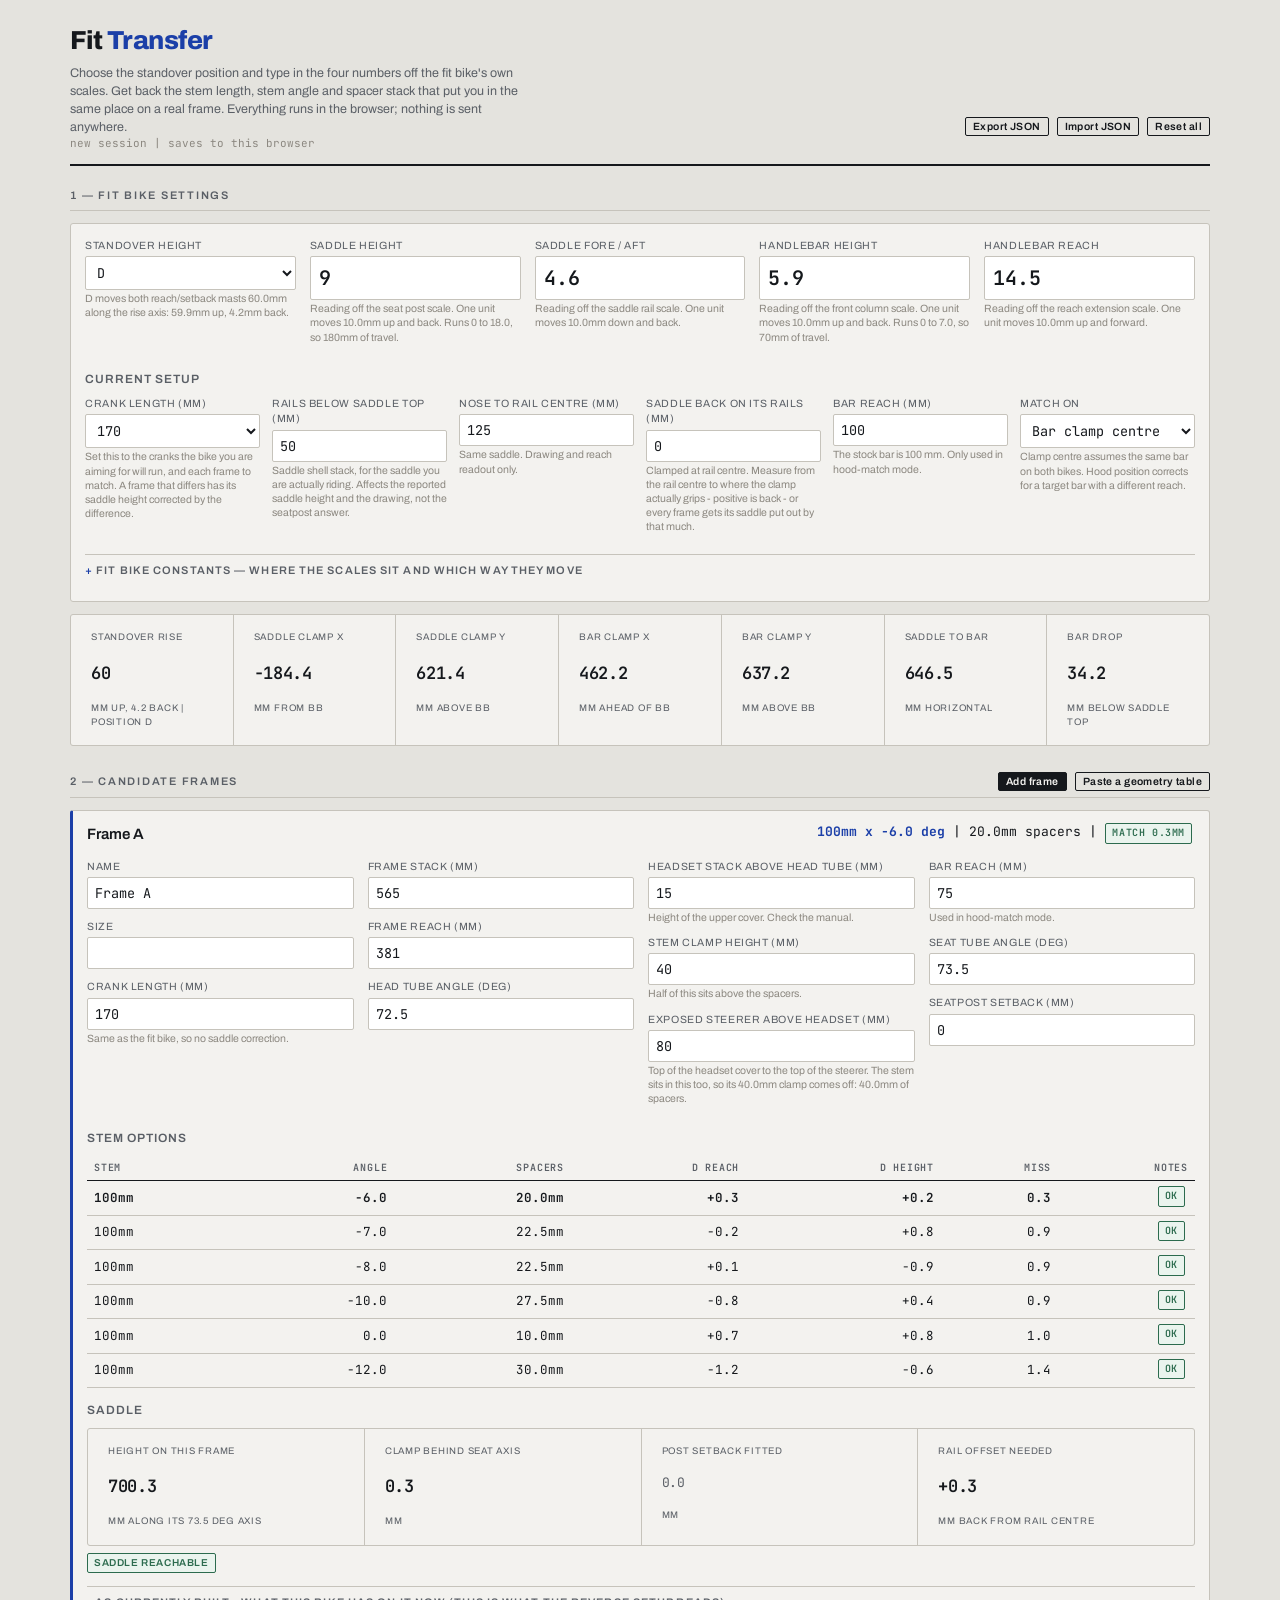
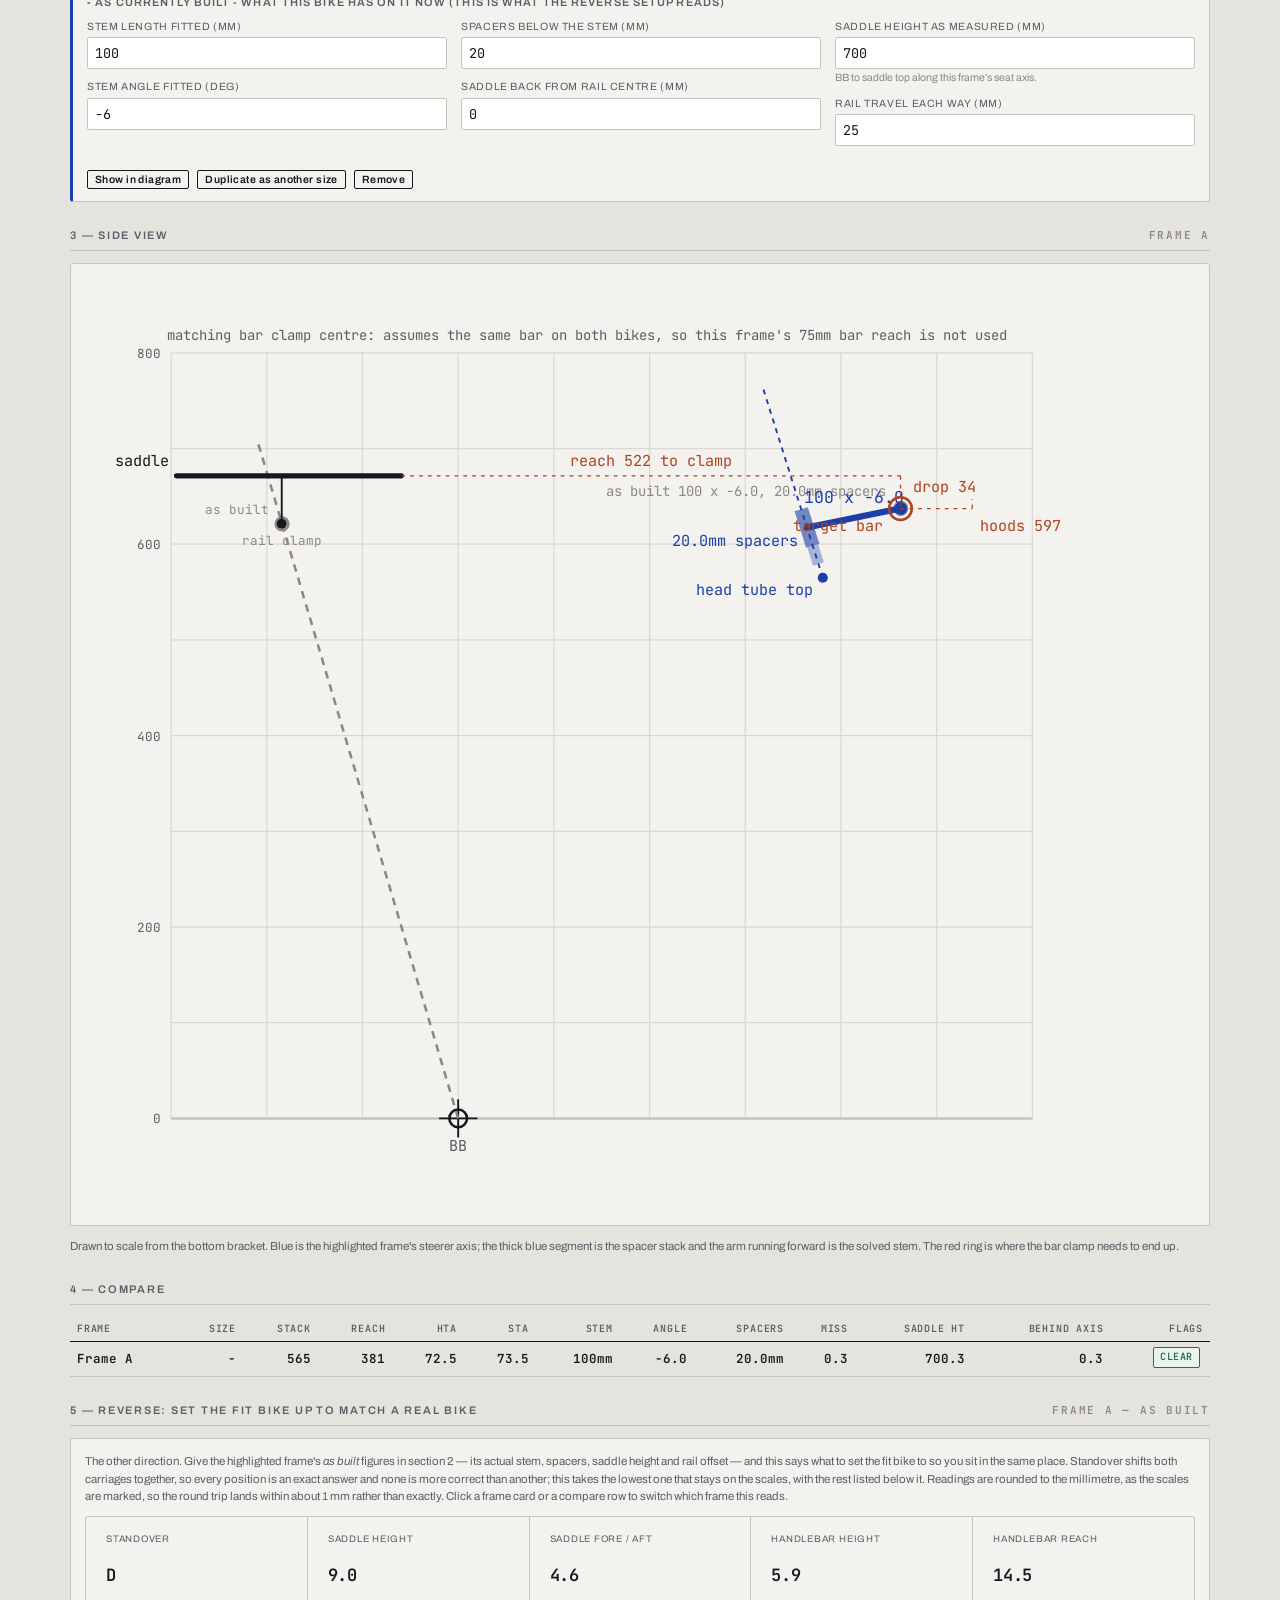
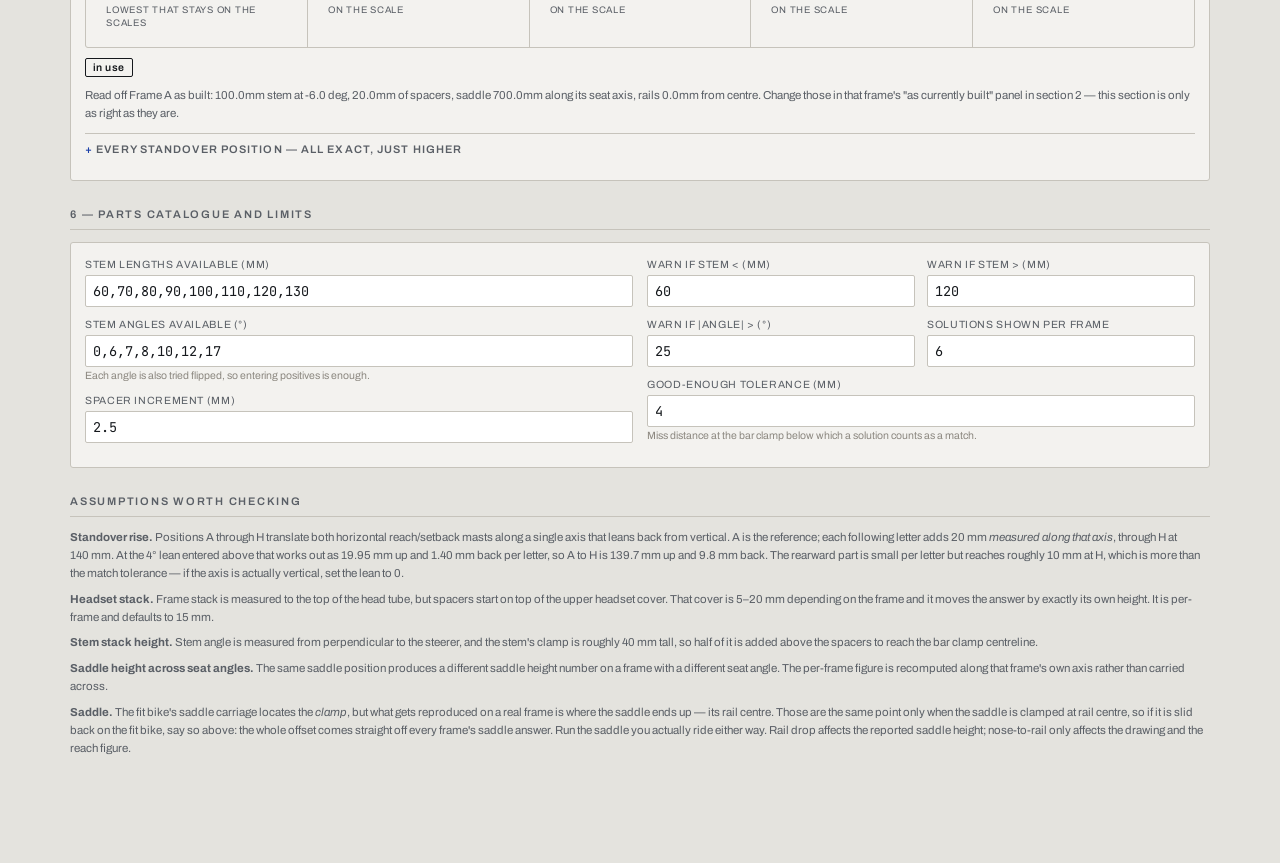
==== commit 0f79980e: "account for where the saddle sits on the fit bike's own rails It was assumed centred, and the assump" ====
--- a/index.html
+++ b/index.html
@@ -53,7 +53,7 @@
     </div>
 
     <h3 style="margin-top:16px">Current setup</h3>
-    <div class="grid cols5" style="gap:0 12px">
+    <div class="grid cols6" style="gap:0 12px">
       <div class="field"><label>Crank length (mm)</label>
         <select data-fit-bike="crankLength">
           <option value="165">165</option><option value="167.5">167.5</option>
@@ -69,6 +69,9 @@
       <div class="field"><label>Nose to rail centre (mm)</label>
         <input type="text" inputmode="decimal" data-fit-bike="noseToRailCentre">
         <div class="hint">Same saddle. Drawing and reach readout only.</div></div>
+      <div class="field"><label>Saddle back on its rails (mm)</label>
+        <input type="text" inputmode="decimal" data-fit-bike="saddleRailOffset">
+        <div class="hint" data-hint-for="saddleRailOffset"></div></div>
       <div class="field"><label>Bar reach (mm)</label>
         <input type="text" inputmode="decimal" data-fit-bike="barReach">
         <div class="hint">The stock bar is 100&nbsp;mm. Only used in hood-match mode.</div></div>
@@ -196,7 +199,7 @@
     <p><b>Headset stack.</b> Frame stack is measured to the top of the head tube, but spacers start on top of the upper headset cover. That cover is 5&ndash;20&nbsp;mm depending on the frame and it moves the answer by exactly its own height. It is per-frame and defaults to 15&nbsp;mm.</p>
     <p><b>Stem stack height.</b> Stem angle is measured from perpendicular to the steerer, and the stem's clamp is roughly 40&nbsp;mm tall, so half of it is added above the spacers to reach the bar clamp centreline.</p>
     <p><b>Saddle height across seat angles.</b> The same saddle position produces a different saddle height number on a frame with a different seat angle. The per-frame figure is recomputed along that frame's own axis rather than carried across.</p>
-    <p><b>Saddle.</b> The fit bike's saddle carriage locates the rail clamp, so run the saddle you actually ride. Nose-to-rail and rail drop only affect the drawing and the reported saddle height, not the seatpost answer.</p>
+    <p><b>Saddle.</b> The fit bike's saddle carriage locates the <i>clamp</i>, but what gets reproduced on a real frame is where the saddle ends up &mdash; its rail centre. Those are the same point only when the saddle is clamped at rail centre, so if it is slid back on the fit bike, say so above: the whole offset comes straight off every frame's saddle answer. Run the saddle you actually ride either way. Rail drop affects the reported saddle height; nose-to-rail only affects the drawing and the reach figure.</p>
   </div>
 </section>
 
--- a/styles.css
+++ b/styles.css
@@ -32,8 +32,9 @@
 .cols3{grid-template-columns:repeat(3,1fr)}
 .cols4{grid-template-columns:repeat(4,1fr)}
 .cols5{grid-template-columns:repeat(5,1fr)}
-@media(max-width:900px){.cols3,.cols4,.cols5{grid-template-columns:1fr 1fr}}
-@media(max-width:600px){.cols2,.cols3,.cols4,.cols5{grid-template-columns:1fr}}
+.cols6{grid-template-columns:repeat(6,1fr)}
+@media(max-width:900px){.cols3,.cols4,.cols5,.cols6{grid-template-columns:1fr 1fr}}
+@media(max-width:600px){.cols2,.cols3,.cols4,.cols5,.cols6{grid-template-columns:1fr}}
 
 /* ---------- form controls ---------- */
 label{display:block;font-size:10.5px;letter-spacing:.06em;text-transform:uppercase;color:var(--ink2);margin-bottom:3px}
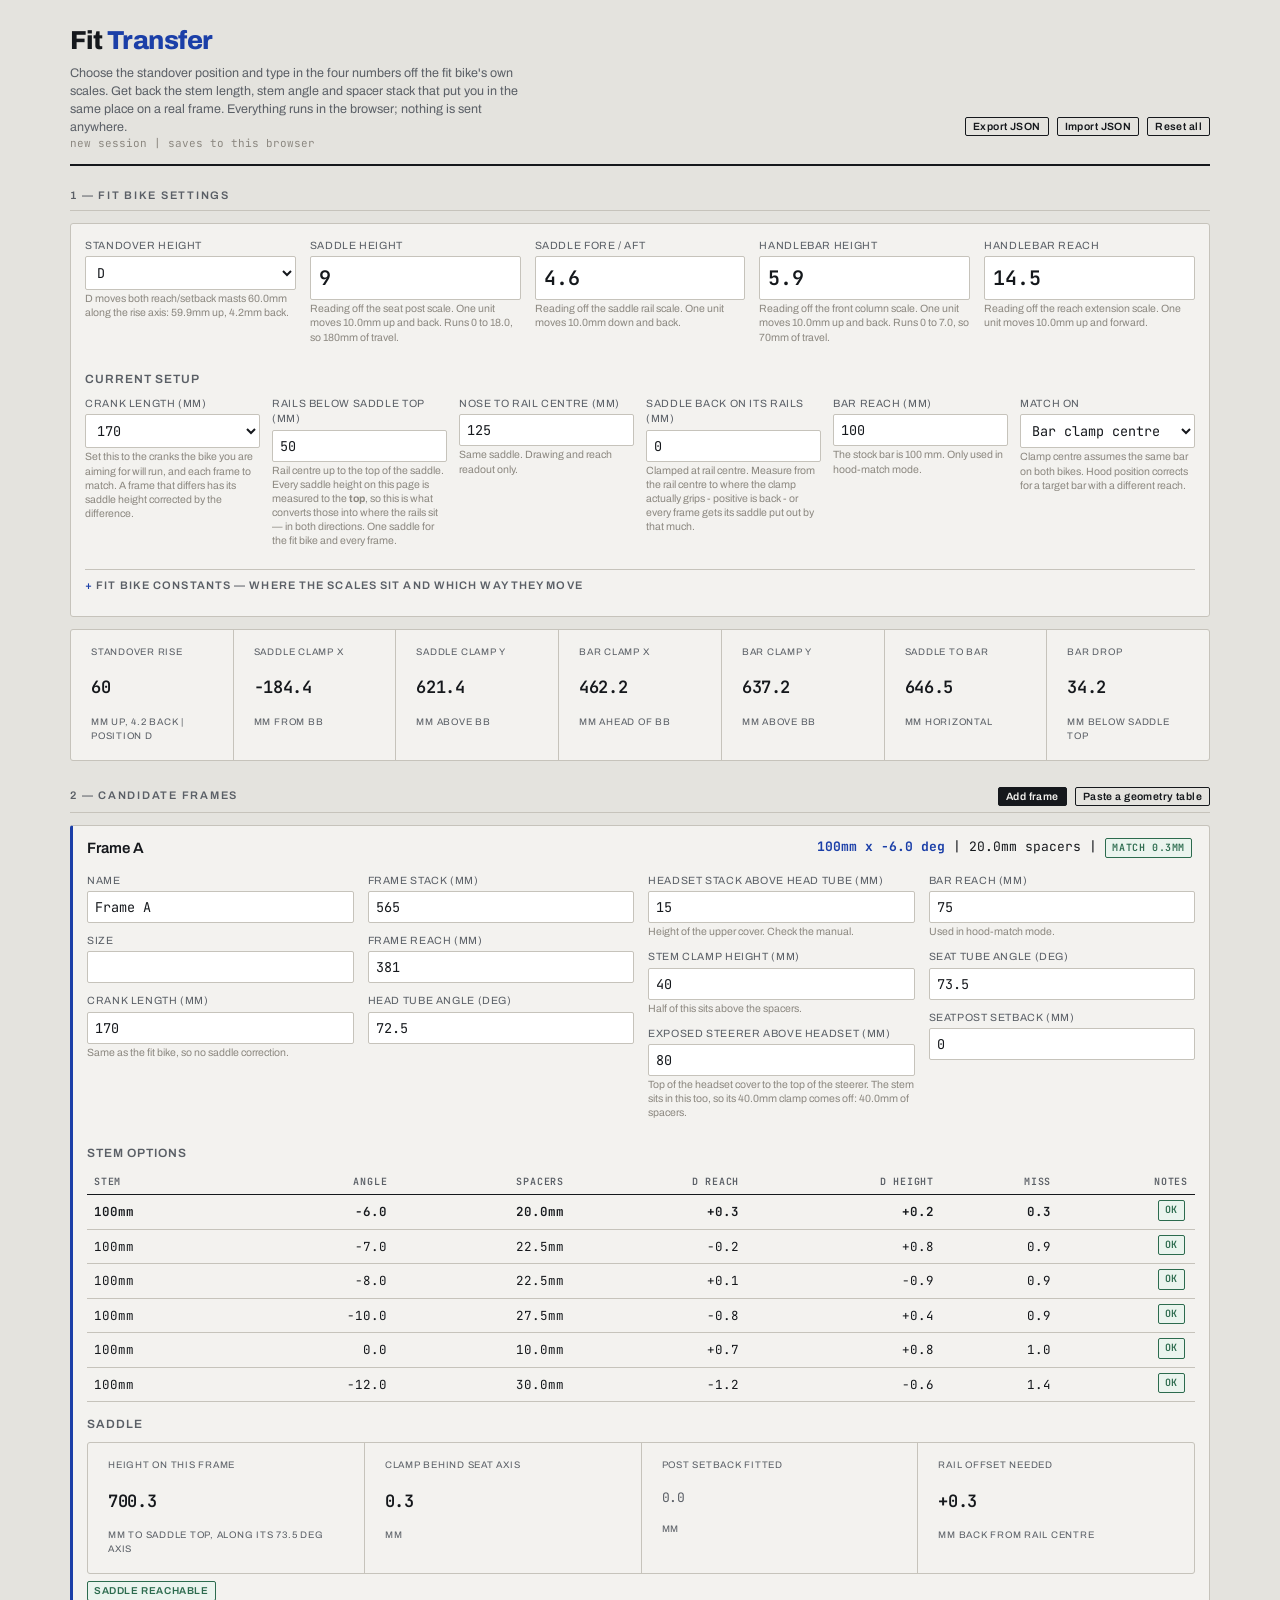
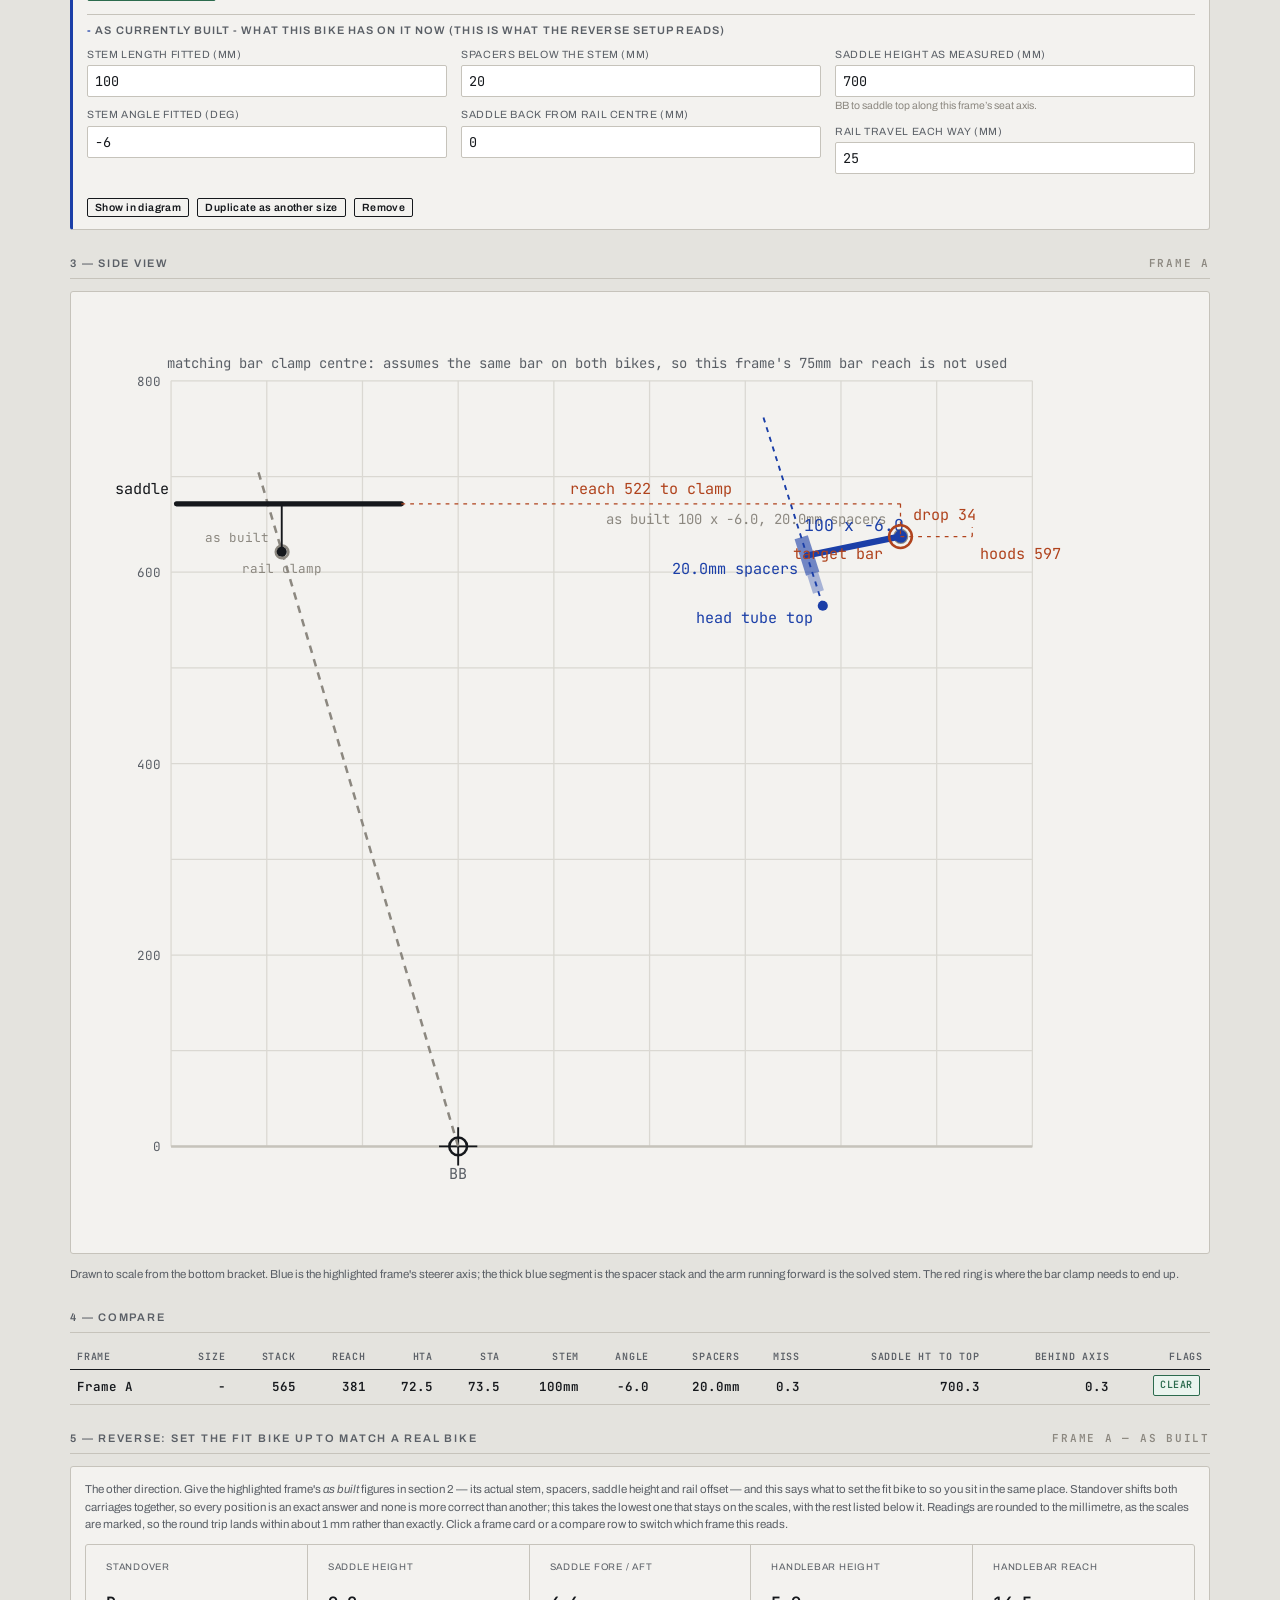
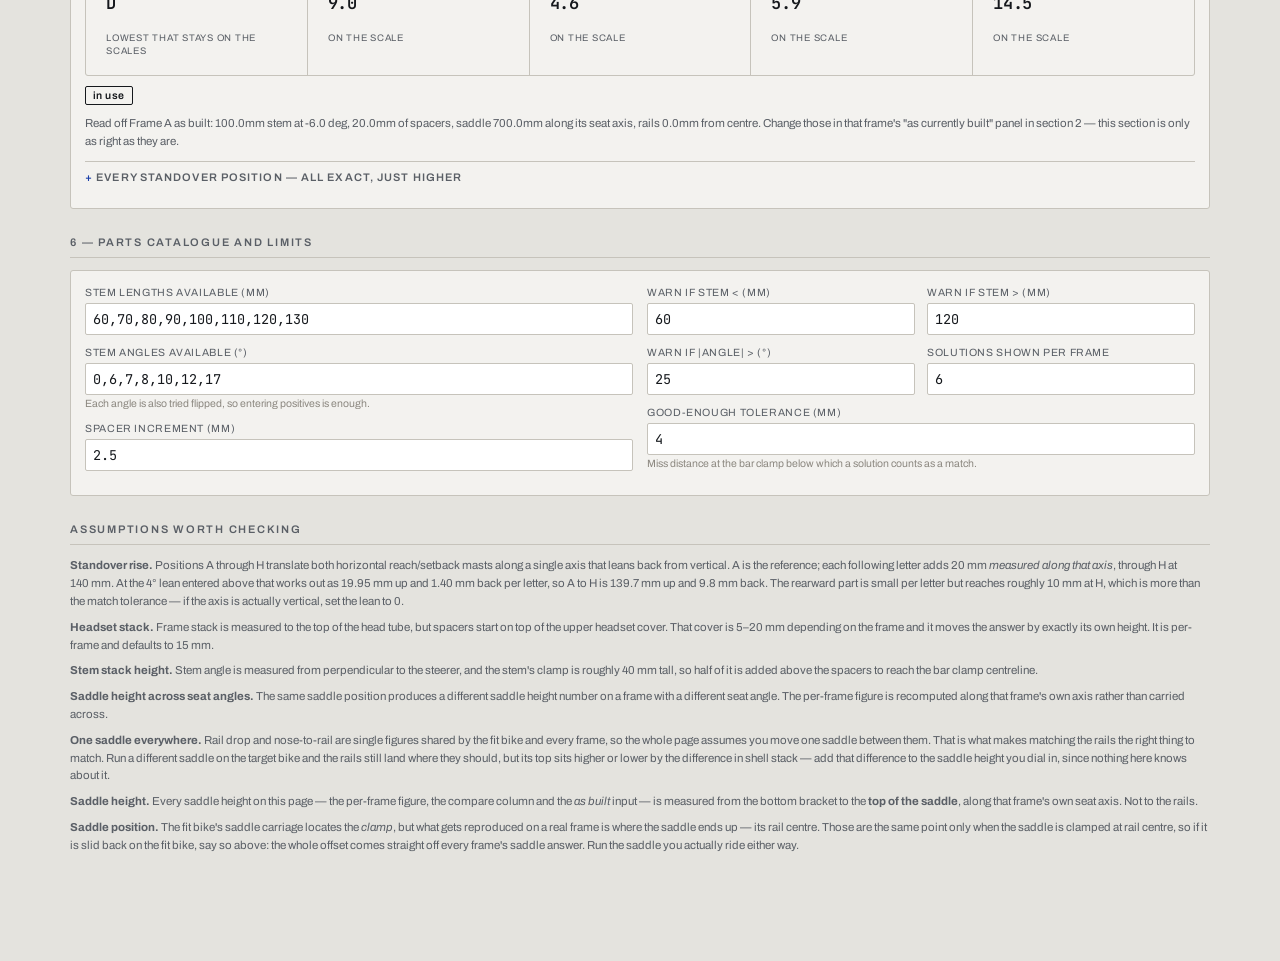
==== commit a00da43b: "say that every saddle height is measured to the saddle top Nothing on the page said which end of the" ====
--- a/index.html
+++ b/index.html
@@ -64,8 +64,9 @@
           frame to match. A frame that differs has its saddle height corrected by the difference.</div></div>
       <div class="field"><label>Rails below saddle top (mm)</label>
         <input type="text" inputmode="decimal" data-fit-bike="railsBelowSaddleTop">
-        <div class="hint">Saddle shell stack, for the saddle you are actually riding. Affects the
-          reported saddle height and the drawing, not the seatpost answer.</div></div>
+        <div class="hint">Rail centre up to the top of the saddle. Every saddle height on this page
+          is measured to the <b>top</b>, so this is what converts those into where the rails sit
+          &mdash; in both directions. One saddle for the fit bike and every frame.</div></div>
       <div class="field"><label>Nose to rail centre (mm)</label>
         <input type="text" inputmode="decimal" data-fit-bike="noseToRailCentre">
         <div class="hint">Same saddle. Drawing and reach readout only.</div></div>
@@ -199,7 +200,9 @@
     <p><b>Headset stack.</b> Frame stack is measured to the top of the head tube, but spacers start on top of the upper headset cover. That cover is 5&ndash;20&nbsp;mm depending on the frame and it moves the answer by exactly its own height. It is per-frame and defaults to 15&nbsp;mm.</p>
     <p><b>Stem stack height.</b> Stem angle is measured from perpendicular to the steerer, and the stem's clamp is roughly 40&nbsp;mm tall, so half of it is added above the spacers to reach the bar clamp centreline.</p>
     <p><b>Saddle height across seat angles.</b> The same saddle position produces a different saddle height number on a frame with a different seat angle. The per-frame figure is recomputed along that frame's own axis rather than carried across.</p>
-    <p><b>Saddle.</b> The fit bike's saddle carriage locates the <i>clamp</i>, but what gets reproduced on a real frame is where the saddle ends up &mdash; its rail centre. Those are the same point only when the saddle is clamped at rail centre, so if it is slid back on the fit bike, say so above: the whole offset comes straight off every frame's saddle answer. Run the saddle you actually ride either way. Rail drop affects the reported saddle height; nose-to-rail only affects the drawing and the reach figure.</p>
+    <p><b>One saddle everywhere.</b> Rail drop and nose-to-rail are single figures shared by the fit bike and every frame, so the whole page assumes you move one saddle between them. That is what makes matching the rails the right thing to match. Run a different saddle on the target bike and the rails still land where they should, but its top sits higher or lower by the difference in shell stack &mdash; add that difference to the saddle height you dial in, since nothing here knows about it.</p>
+    <p><b>Saddle height.</b> Every saddle height on this page &mdash; the per-frame figure, the compare column and the <i>as built</i> input &mdash; is measured from the bottom bracket to the <b>top of the saddle</b>, along that frame's own seat axis. Not to the rails.</p>
+    <p><b>Saddle position.</b> The fit bike's saddle carriage locates the <i>clamp</i>, but what gets reproduced on a real frame is where the saddle ends up &mdash; its rail centre. Those are the same point only when the saddle is clamped at rail centre, so if it is slid back on the fit bike, say so above: the whole offset comes straight off every frame's saddle answer. Run the saddle you actually ride either way.</p>
   </div>
 </section>
 
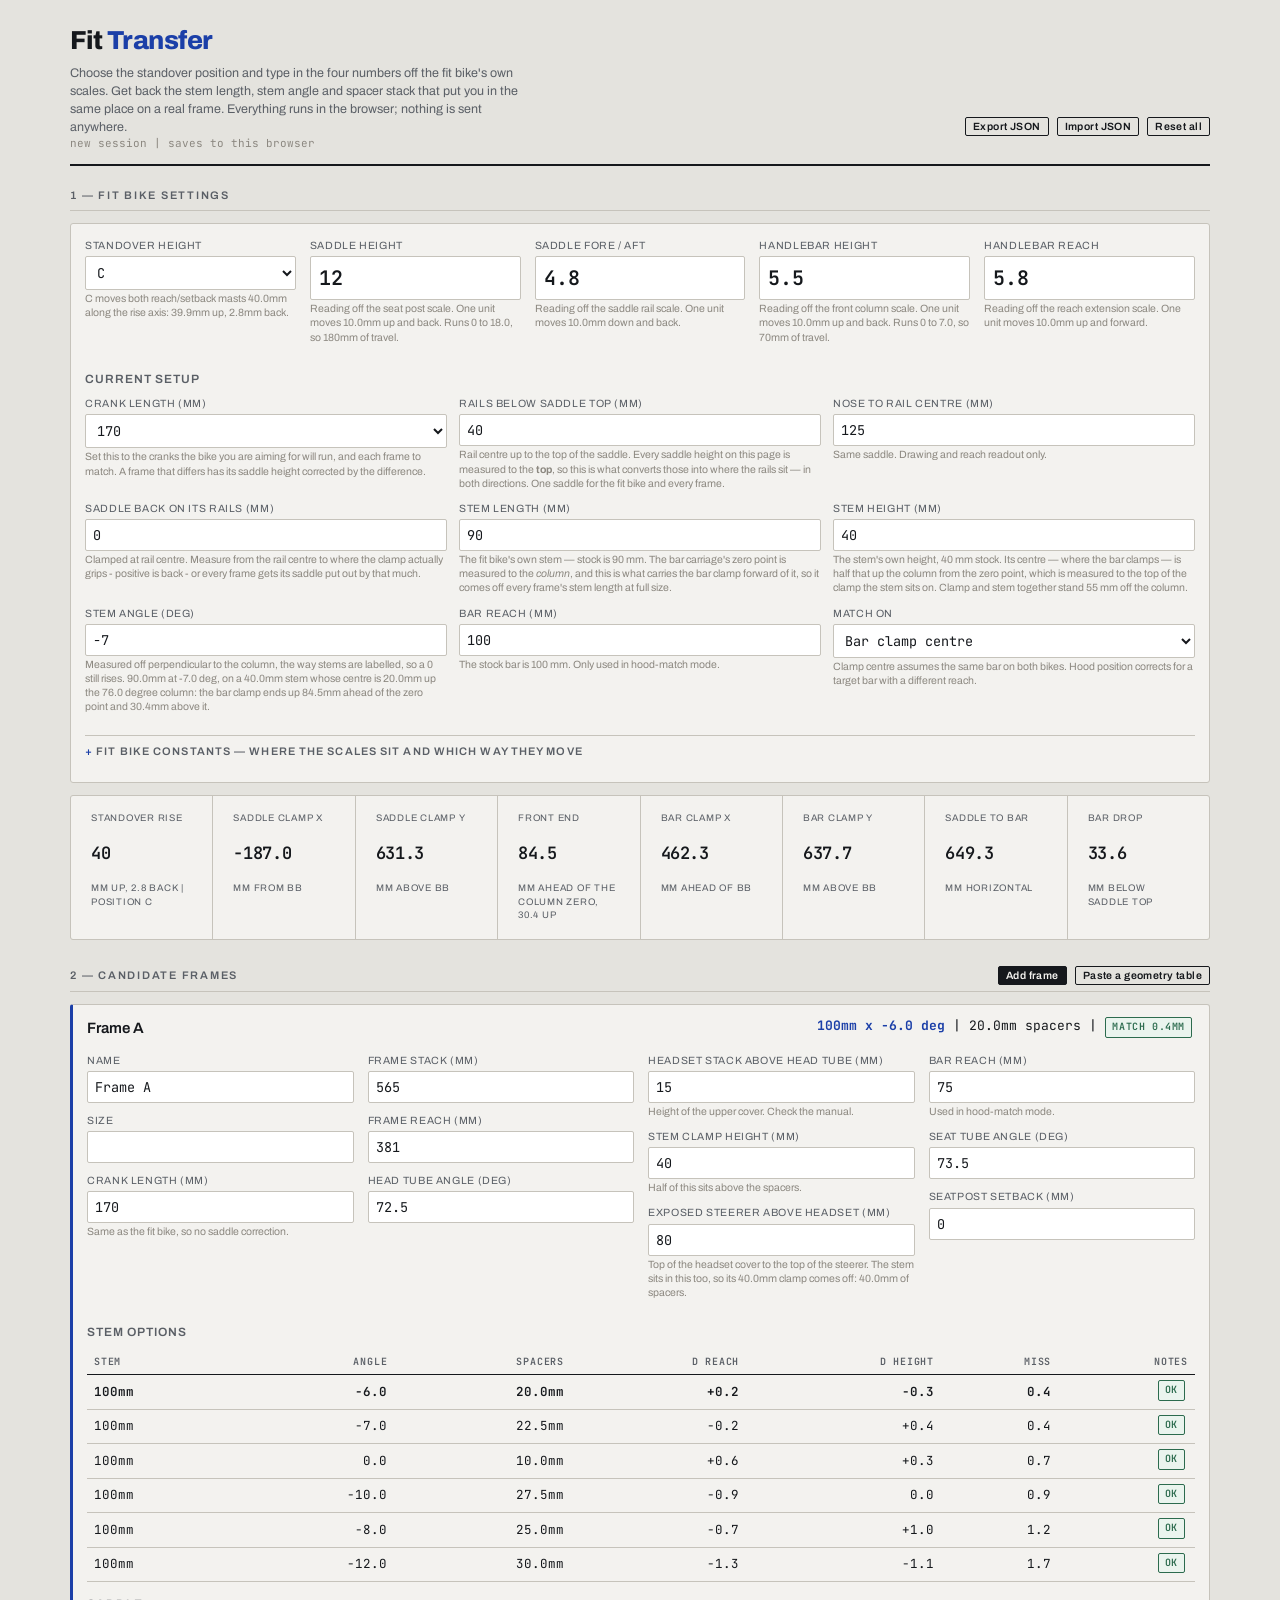
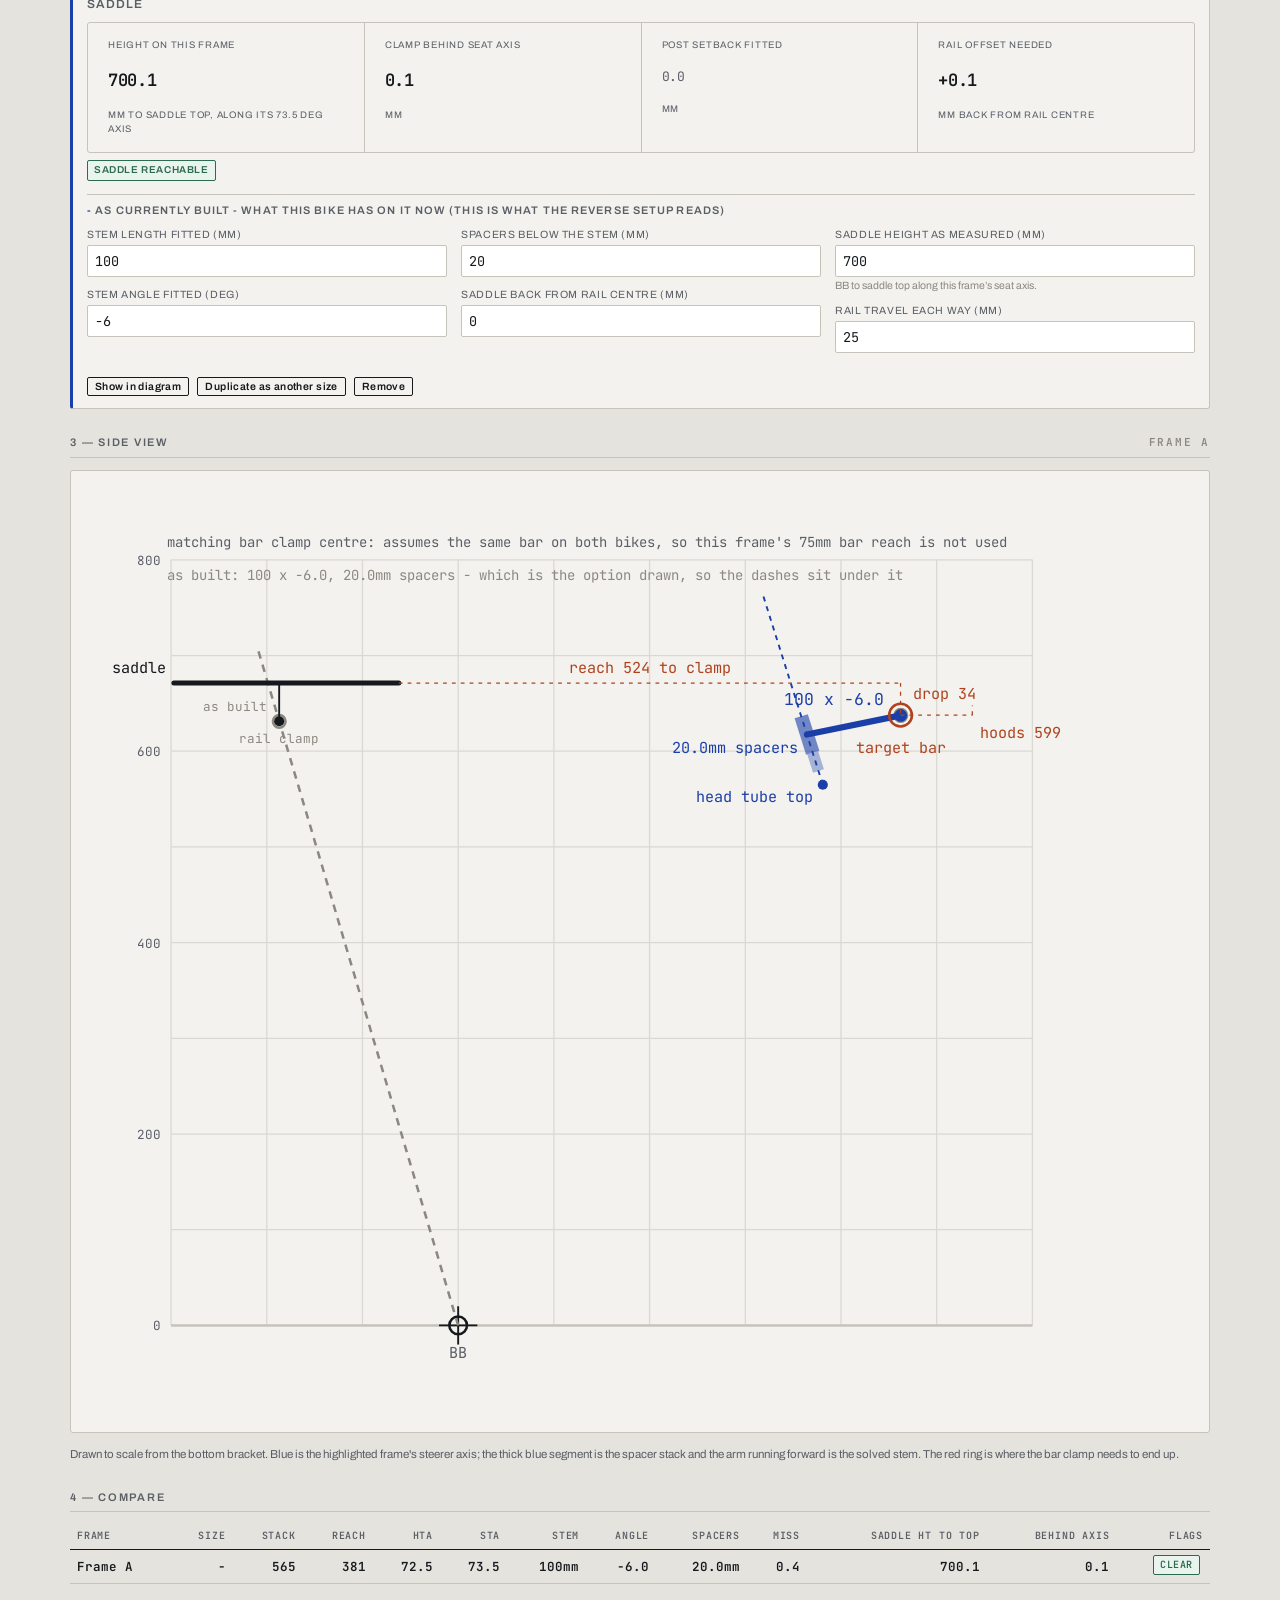
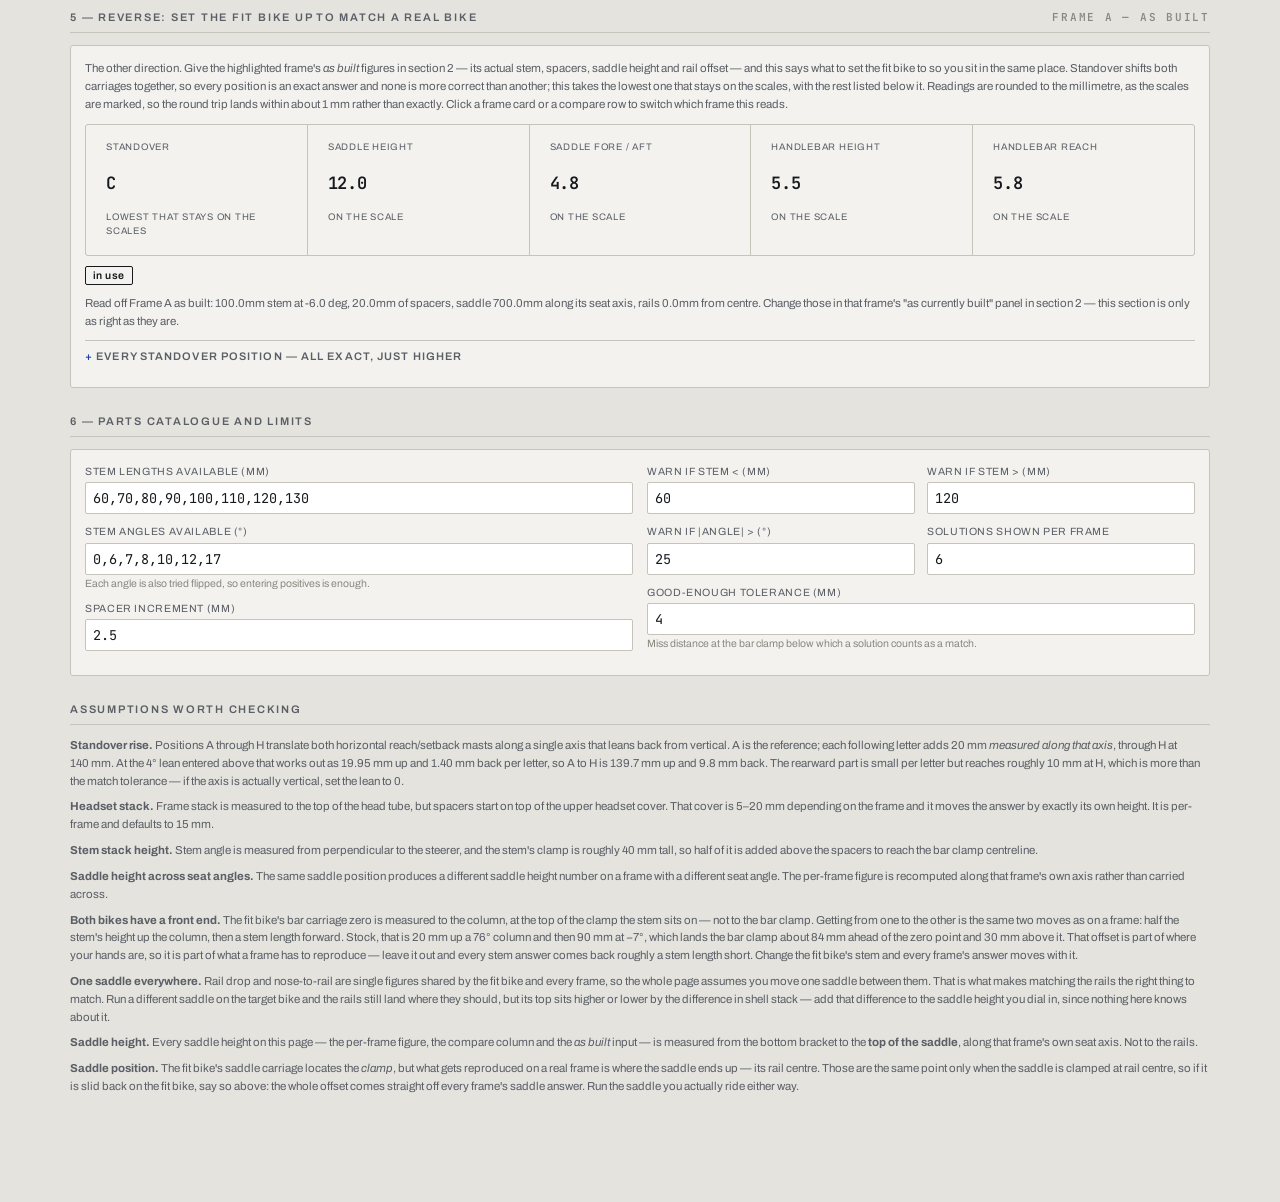
==== commit 3850206e: "account for the fit bike's own front end The bar carriage's zero point is measured to the column, at" ====
--- a/index.html
+++ b/index.html
@@ -53,7 +53,7 @@
     </div>
 
     <h3 style="margin-top:16px">Current setup</h3>
-    <div class="grid cols6" style="gap:0 12px">
+    <div class="grid cols3" style="gap:0 12px">
       <div class="field"><label>Crank length (mm)</label>
         <select data-fit-bike="crankLength">
           <option value="165">165</option><option value="167.5">167.5</option>
@@ -73,6 +73,19 @@
       <div class="field"><label>Saddle back on its rails (mm)</label>
         <input type="text" inputmode="decimal" data-fit-bike="saddleRailOffset">
         <div class="hint" data-hint-for="saddleRailOffset"></div></div>
+      <div class="field"><label>Stem length (mm)</label>
+        <input type="text" inputmode="decimal" data-fit-bike="stemLength">
+        <div class="hint">The fit bike's own stem &mdash; stock is 90&nbsp;mm. The bar carriage's zero
+          point is measured to the <i>column</i>, and this is what carries the bar clamp forward of
+          it, so it comes off every frame's stem length at full size.</div></div>
+      <div class="field"><label>Stem height (mm)</label>
+        <input type="text" inputmode="decimal" data-fit-bike="stemHeight">
+        <div class="hint">The stem's own height, 40&nbsp;mm stock. Its centre &mdash; where the bar
+          clamps &mdash; is half that up the column from the zero point, which is measured to the top
+          of the clamp the stem sits on. Clamp and stem together stand 55&nbsp;mm off the column.</div></div>
+      <div class="field"><label>Stem angle (deg)</label>
+        <input type="text" inputmode="decimal" data-fit-bike="stemAngle">
+        <div class="hint" data-hint-for="fitStem"></div></div>
       <div class="field"><label>Bar reach (mm)</label>
         <input type="text" inputmode="decimal" data-fit-bike="barReach">
         <div class="hint">The stock bar is 100&nbsp;mm. Only used in hood-match mode.</div></div>
@@ -200,6 +213,7 @@
     <p><b>Headset stack.</b> Frame stack is measured to the top of the head tube, but spacers start on top of the upper headset cover. That cover is 5&ndash;20&nbsp;mm depending on the frame and it moves the answer by exactly its own height. It is per-frame and defaults to 15&nbsp;mm.</p>
     <p><b>Stem stack height.</b> Stem angle is measured from perpendicular to the steerer, and the stem's clamp is roughly 40&nbsp;mm tall, so half of it is added above the spacers to reach the bar clamp centreline.</p>
     <p><b>Saddle height across seat angles.</b> The same saddle position produces a different saddle height number on a frame with a different seat angle. The per-frame figure is recomputed along that frame's own axis rather than carried across.</p>
+    <p><b>Both bikes have a front end.</b> The fit bike's bar carriage zero is measured to the column, at the top of the clamp the stem sits on &mdash; not to the bar clamp. Getting from one to the other is the same two moves as on a frame: half the stem's height up the column, then a stem length forward. Stock, that is 20&nbsp;mm up a 76&deg; column and then 90&nbsp;mm at &minus;7&deg;, which lands the bar clamp about 84&nbsp;mm ahead of the zero point and 30&nbsp;mm above it. That offset is part of where your hands are, so it is part of what a frame has to reproduce &mdash; leave it out and every stem answer comes back roughly a stem length short. Change the fit bike's stem and every frame's answer moves with it.</p>
     <p><b>One saddle everywhere.</b> Rail drop and nose-to-rail are single figures shared by the fit bike and every frame, so the whole page assumes you move one saddle between them. That is what makes matching the rails the right thing to match. Run a different saddle on the target bike and the rails still land where they should, but its top sits higher or lower by the difference in shell stack &mdash; add that difference to the saddle height you dial in, since nothing here knows about it.</p>
     <p><b>Saddle height.</b> Every saddle height on this page &mdash; the per-frame figure, the compare column and the <i>as built</i> input &mdash; is measured from the bottom bracket to the <b>top of the saddle</b>, along that frame's own seat axis. Not to the rails.</p>
     <p><b>Saddle position.</b> The fit bike's saddle carriage locates the <i>clamp</i>, but what gets reproduced on a real frame is where the saddle ends up &mdash; its rail centre. Those are the same point only when the saddle is clamped at rail centre, so if it is slid back on the fit bike, say so above: the whole offset comes straight off every frame's saddle answer. Run the saddle you actually ride either way.</p>
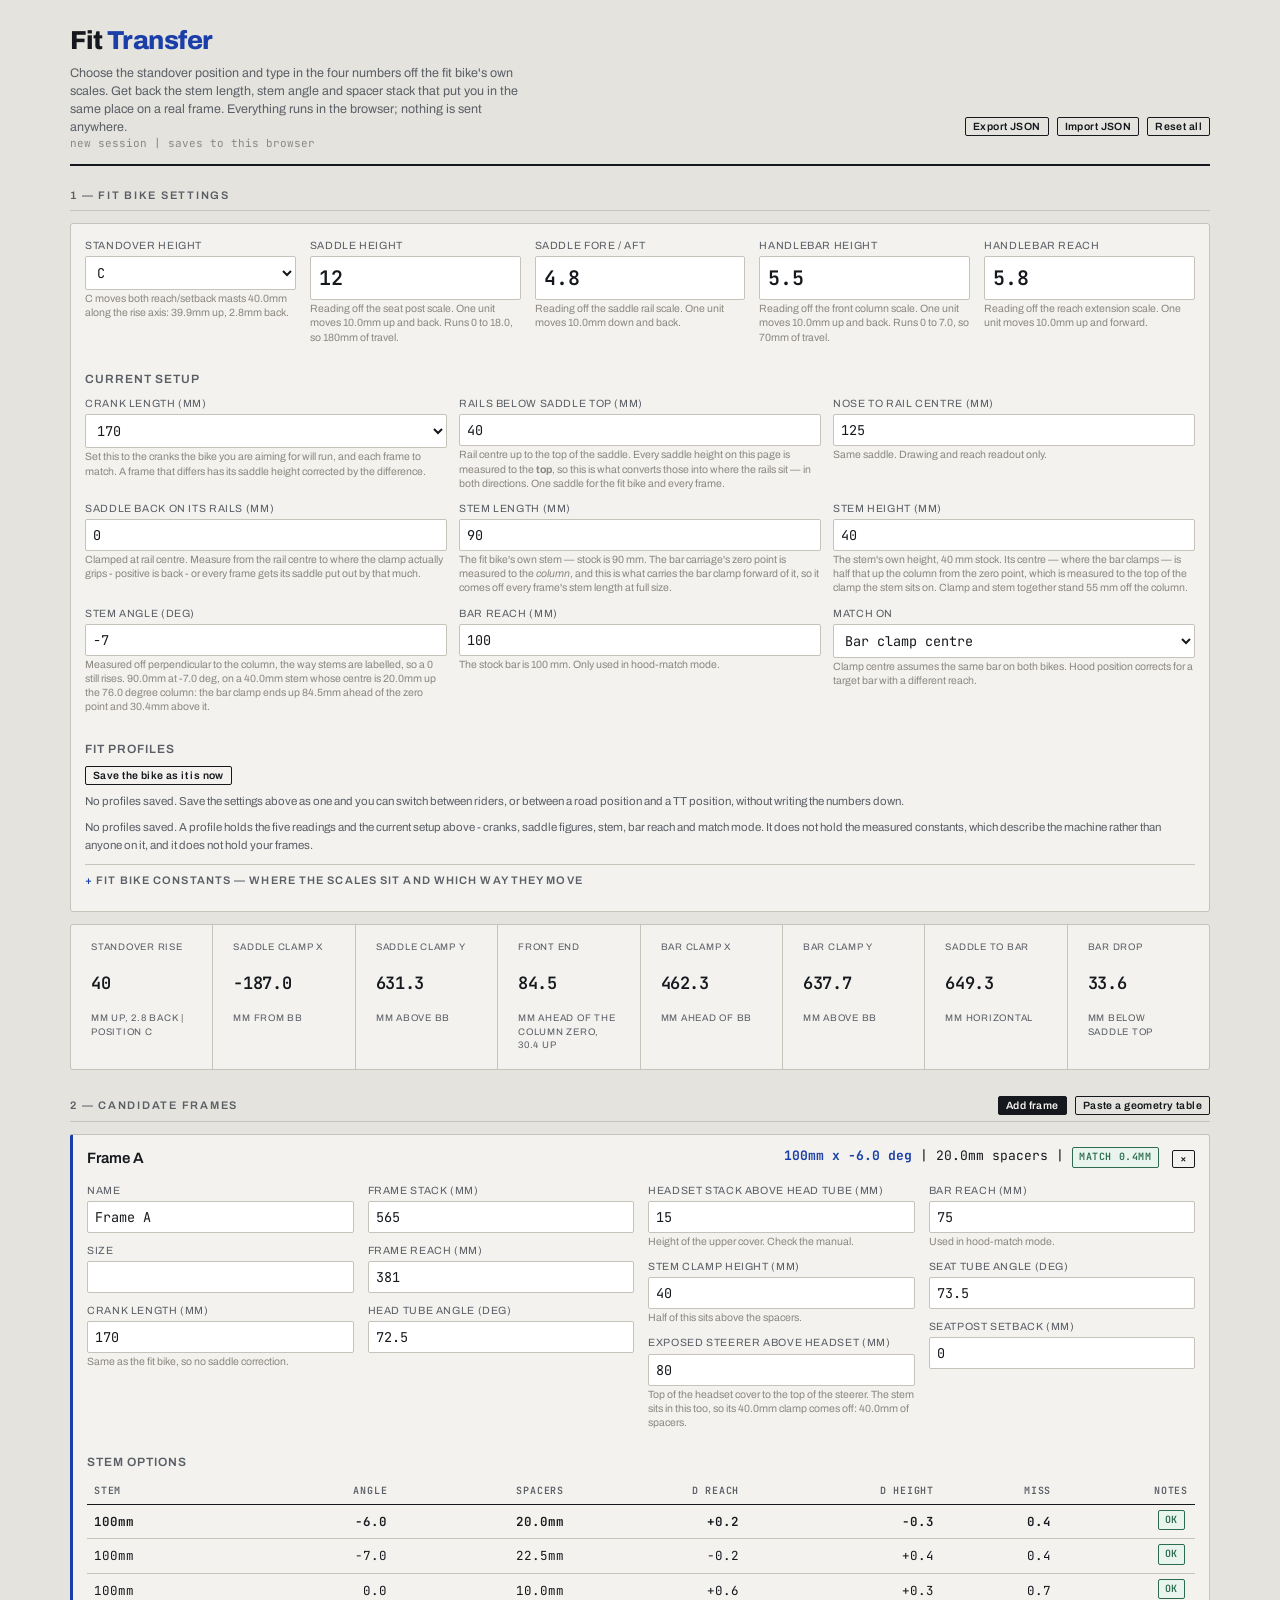
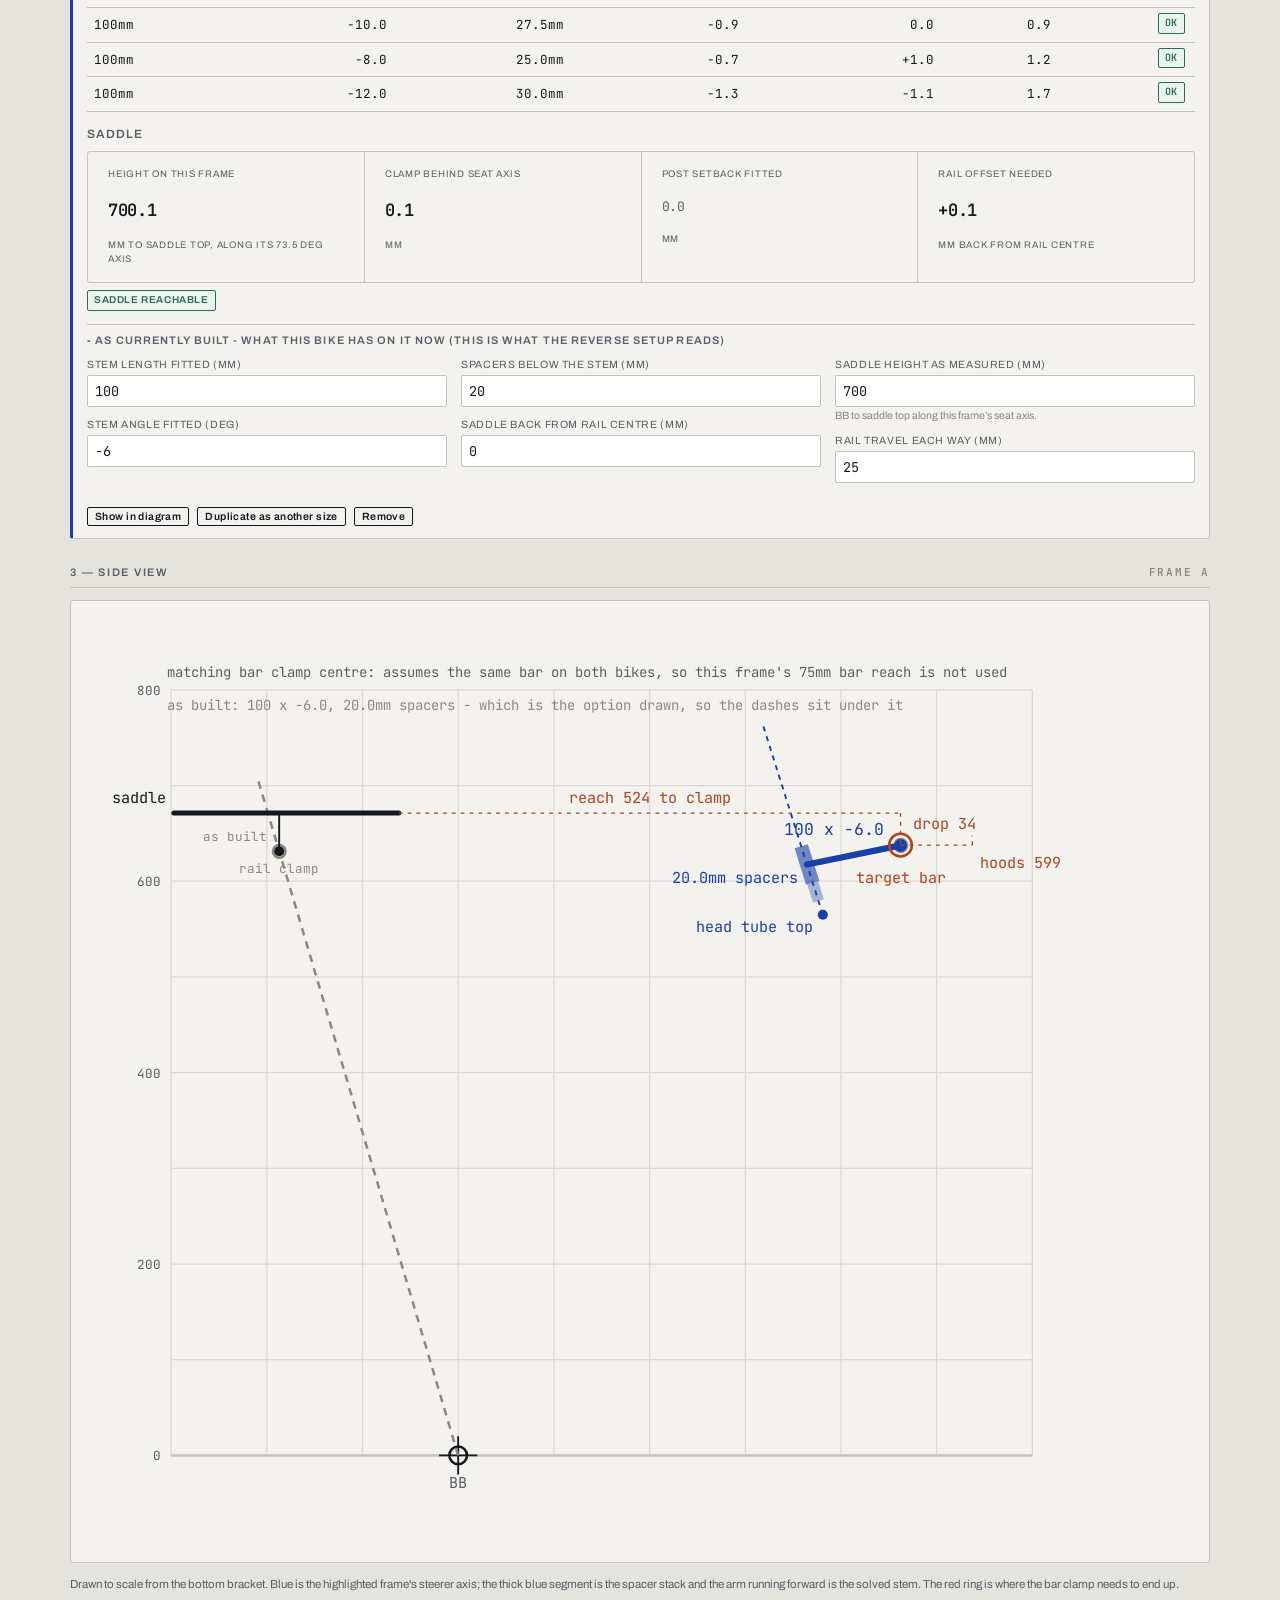
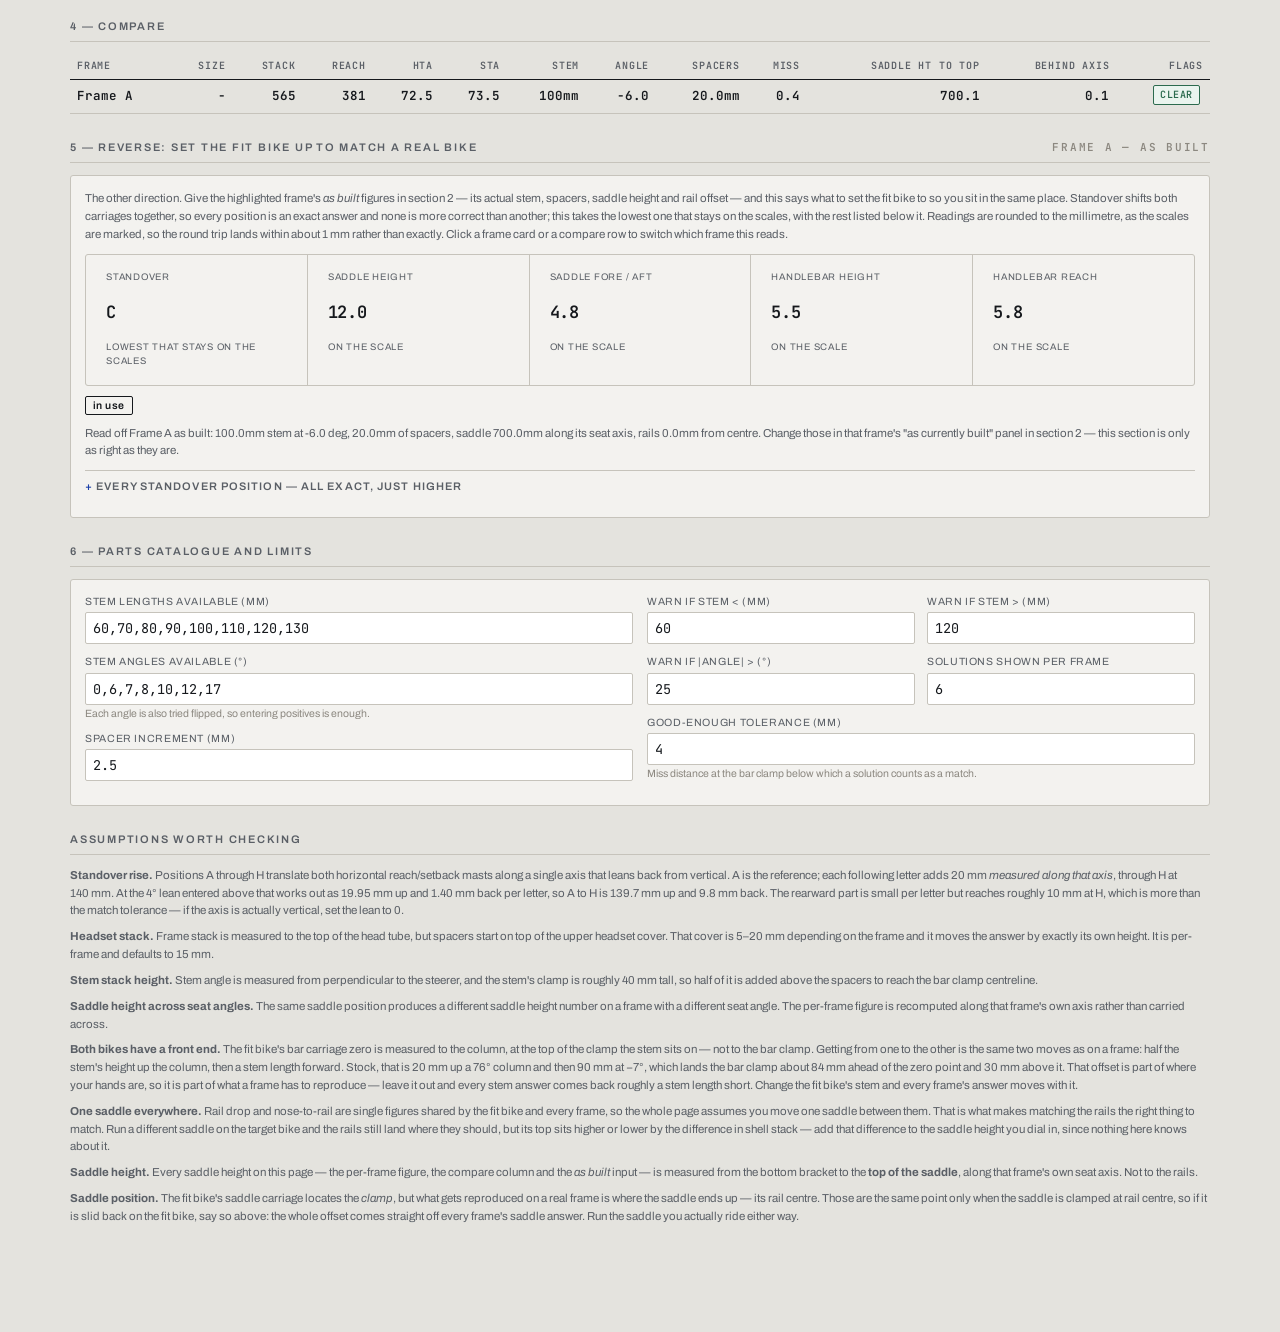
==== commit eacff9eb: "save and load fit profiles One machine, more than one rider - or more than one position for the same" ====
--- a/index.html
+++ b/index.html
@@ -98,6 +98,13 @@
           for a target bar with a different reach.</div></div>
     </div>
 
+    <h3 style="margin-top:16px">Fit profiles</h3>
+    <div class="btnrow" style="margin-bottom:8px">
+      <button class="ghost tiny" id="save-profile">Save the bike as it is now</button>
+    </div>
+    <div id="profiles-panel"></div>
+    <div class="note" id="profiles-note" style="margin-top:8px"></div>
+
     <details id="constants-details">
       <summary>Fit bike constants &mdash; where the scales sit and which way they move</summary>
       <div class="note" style="margin:4px 0 12px">
--- a/styles.css
+++ b/styles.css
@@ -77,6 +77,10 @@
   padding:12px 14px;margin-bottom:12px}
 .bike.active{border-left-color:var(--axis)}
 .bike .head{display:flex;gap:10px;align-items:center;justify-content:space-between;cursor:pointer;flex-wrap:wrap}
+.bike .headright{display:flex;gap:10px;align-items:center}
+/* Delete: on a frame card's header and on each saved profile's row. */
+.kill{font-size:15px;line-height:1;padding:2px 8px;color:var(--ink2)}
+.kill:hover{color:#b3261e;border-color:#b3261e}
 .bike .name{font-weight:600;font-size:15px}
 .bike .name small{font-weight:500;color:var(--ink2);font-size:12px;margin-left:6px}
 .verdict{font-family:'JetBrains Mono',monospace;font-size:13px}
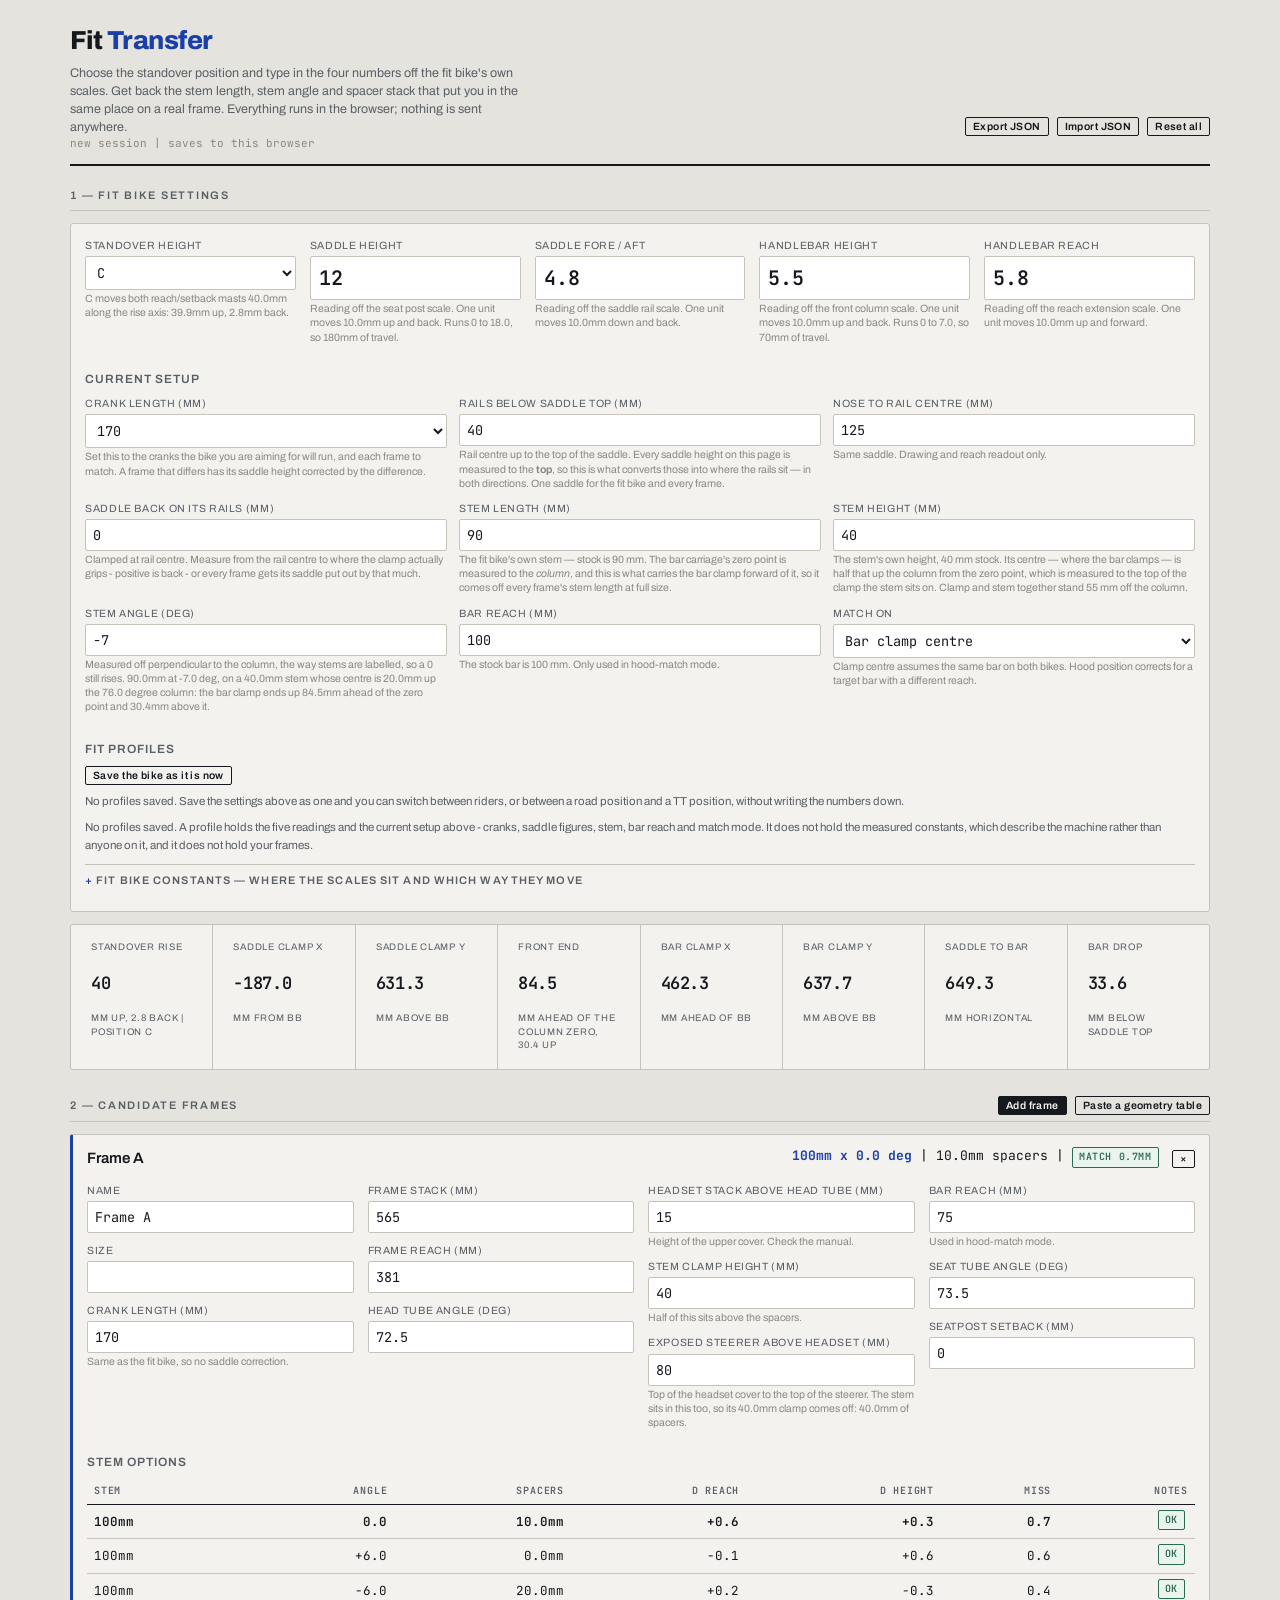
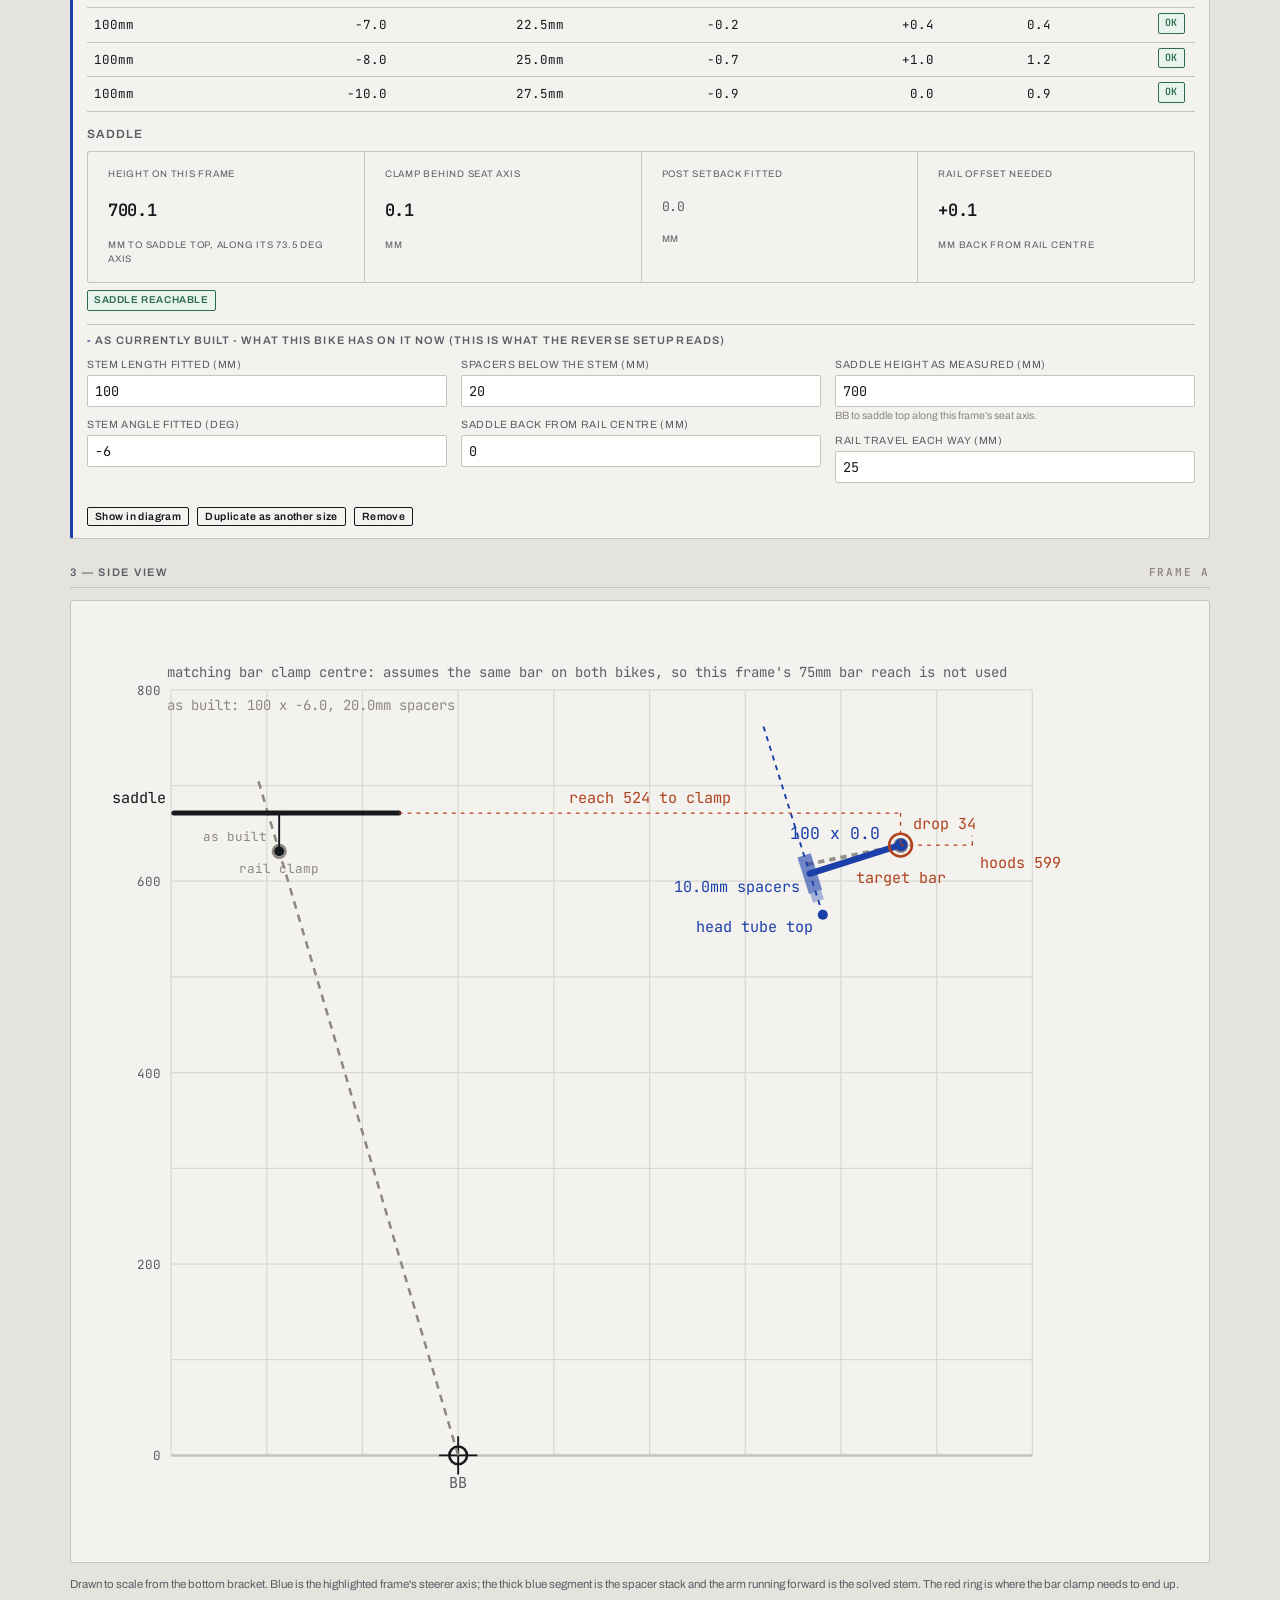
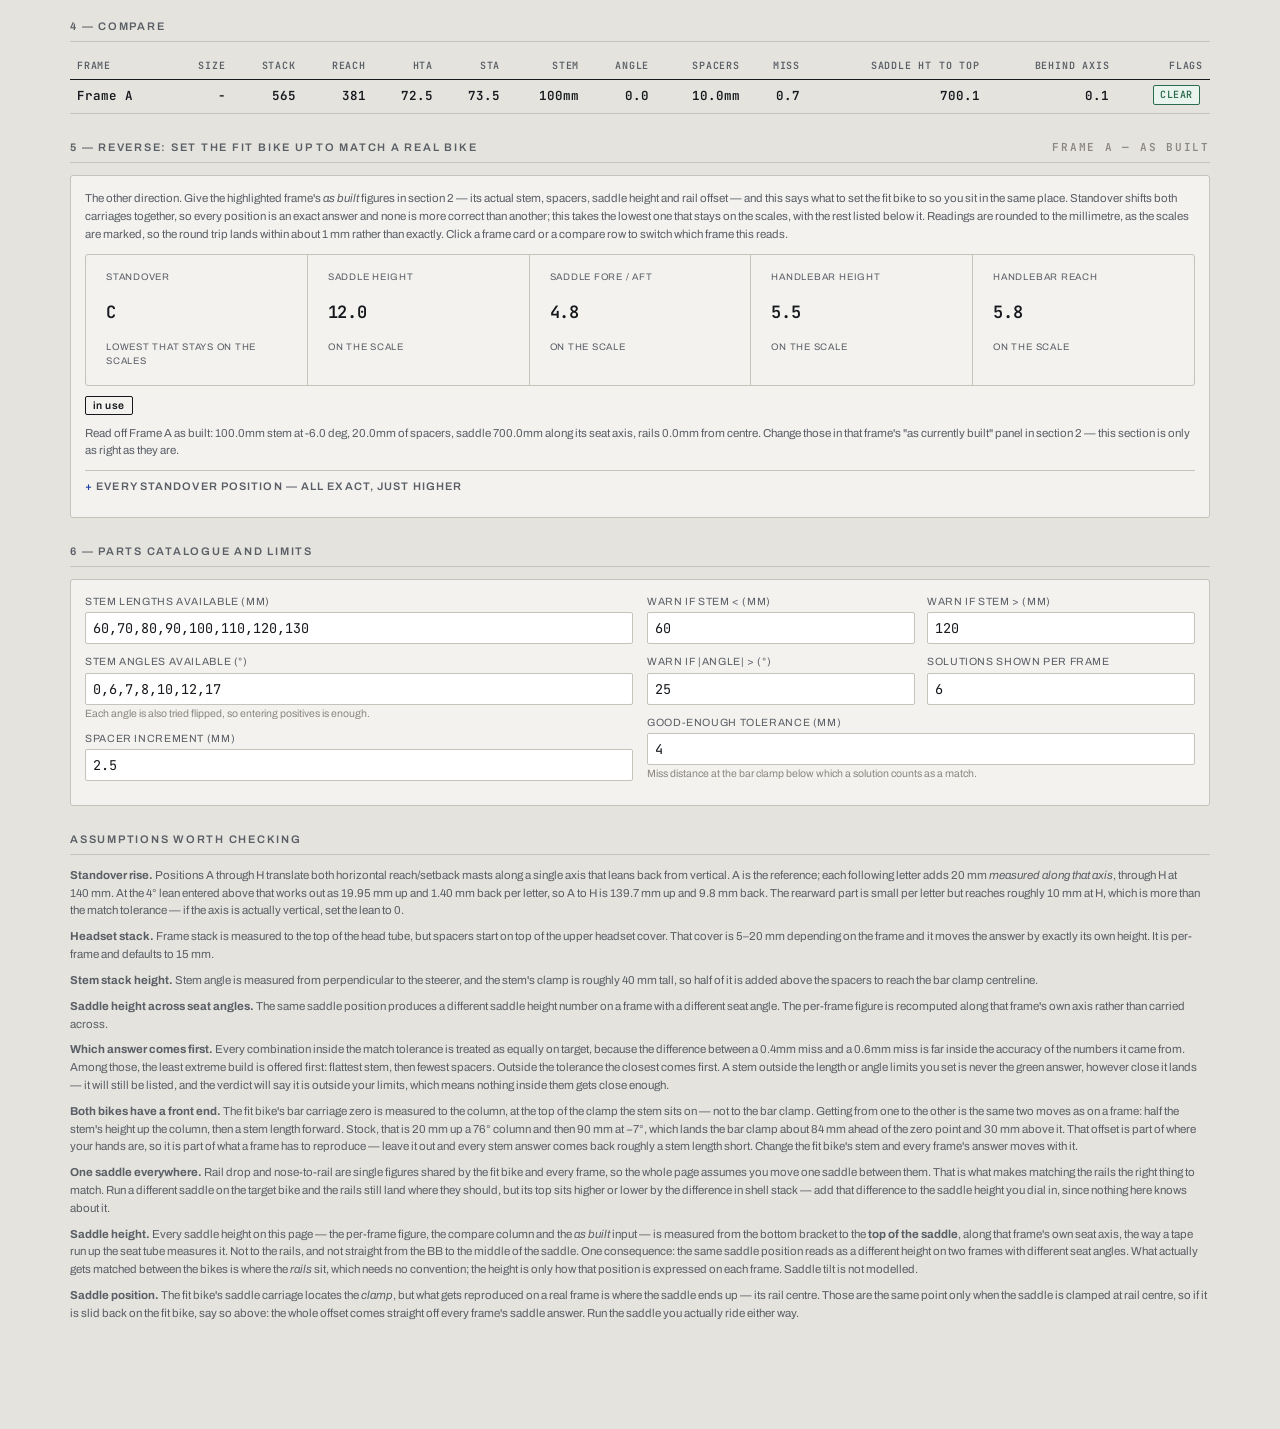
==== commit 1ad0a46c: "fix the ranking, the reverse corrections and the spacer boundary Three real findings out of an exter" ====
--- a/index.html
+++ b/index.html
@@ -220,9 +220,10 @@
     <p><b>Headset stack.</b> Frame stack is measured to the top of the head tube, but spacers start on top of the upper headset cover. That cover is 5&ndash;20&nbsp;mm depending on the frame and it moves the answer by exactly its own height. It is per-frame and defaults to 15&nbsp;mm.</p>
     <p><b>Stem stack height.</b> Stem angle is measured from perpendicular to the steerer, and the stem's clamp is roughly 40&nbsp;mm tall, so half of it is added above the spacers to reach the bar clamp centreline.</p>
     <p><b>Saddle height across seat angles.</b> The same saddle position produces a different saddle height number on a frame with a different seat angle. The per-frame figure is recomputed along that frame's own axis rather than carried across.</p>
+    <p><b>Which answer comes first.</b> Every combination inside the match tolerance is treated as equally on target, because the difference between a 0.4mm miss and a 0.6mm miss is far inside the accuracy of the numbers it came from. Among those, the least extreme build is offered first: flattest stem, then fewest spacers. Outside the tolerance the closest comes first. A stem outside the length or angle limits you set is never the green answer, however close it lands &mdash; it will still be listed, and the verdict will say it is outside your limits, which means nothing inside them gets close enough.</p>
     <p><b>Both bikes have a front end.</b> The fit bike's bar carriage zero is measured to the column, at the top of the clamp the stem sits on &mdash; not to the bar clamp. Getting from one to the other is the same two moves as on a frame: half the stem's height up the column, then a stem length forward. Stock, that is 20&nbsp;mm up a 76&deg; column and then 90&nbsp;mm at &minus;7&deg;, which lands the bar clamp about 84&nbsp;mm ahead of the zero point and 30&nbsp;mm above it. That offset is part of where your hands are, so it is part of what a frame has to reproduce &mdash; leave it out and every stem answer comes back roughly a stem length short. Change the fit bike's stem and every frame's answer moves with it.</p>
     <p><b>One saddle everywhere.</b> Rail drop and nose-to-rail are single figures shared by the fit bike and every frame, so the whole page assumes you move one saddle between them. That is what makes matching the rails the right thing to match. Run a different saddle on the target bike and the rails still land where they should, but its top sits higher or lower by the difference in shell stack &mdash; add that difference to the saddle height you dial in, since nothing here knows about it.</p>
-    <p><b>Saddle height.</b> Every saddle height on this page &mdash; the per-frame figure, the compare column and the <i>as built</i> input &mdash; is measured from the bottom bracket to the <b>top of the saddle</b>, along that frame's own seat axis. Not to the rails.</p>
+    <p><b>Saddle height.</b> Every saddle height on this page &mdash; the per-frame figure, the compare column and the <i>as built</i> input &mdash; is measured from the bottom bracket to the <b>top of the saddle</b>, along that frame's own seat axis, the way a tape run up the seat tube measures it. Not to the rails, and not straight from the BB to the middle of the saddle. One consequence: the same saddle position reads as a different height on two frames with different seat angles. What actually gets matched between the bikes is where the <i>rails</i> sit, which needs no convention; the height is only how that position is expressed on each frame. Saddle tilt is not modelled.</p>
     <p><b>Saddle position.</b> The fit bike's saddle carriage locates the <i>clamp</i>, but what gets reproduced on a real frame is where the saddle ends up &mdash; its rail centre. Those are the same point only when the saddle is clamped at rail centre, so if it is slid back on the fit bike, say so above: the whole offset comes straight off every frame's saddle answer. Run the saddle you actually ride either way.</p>
   </div>
 </section>
